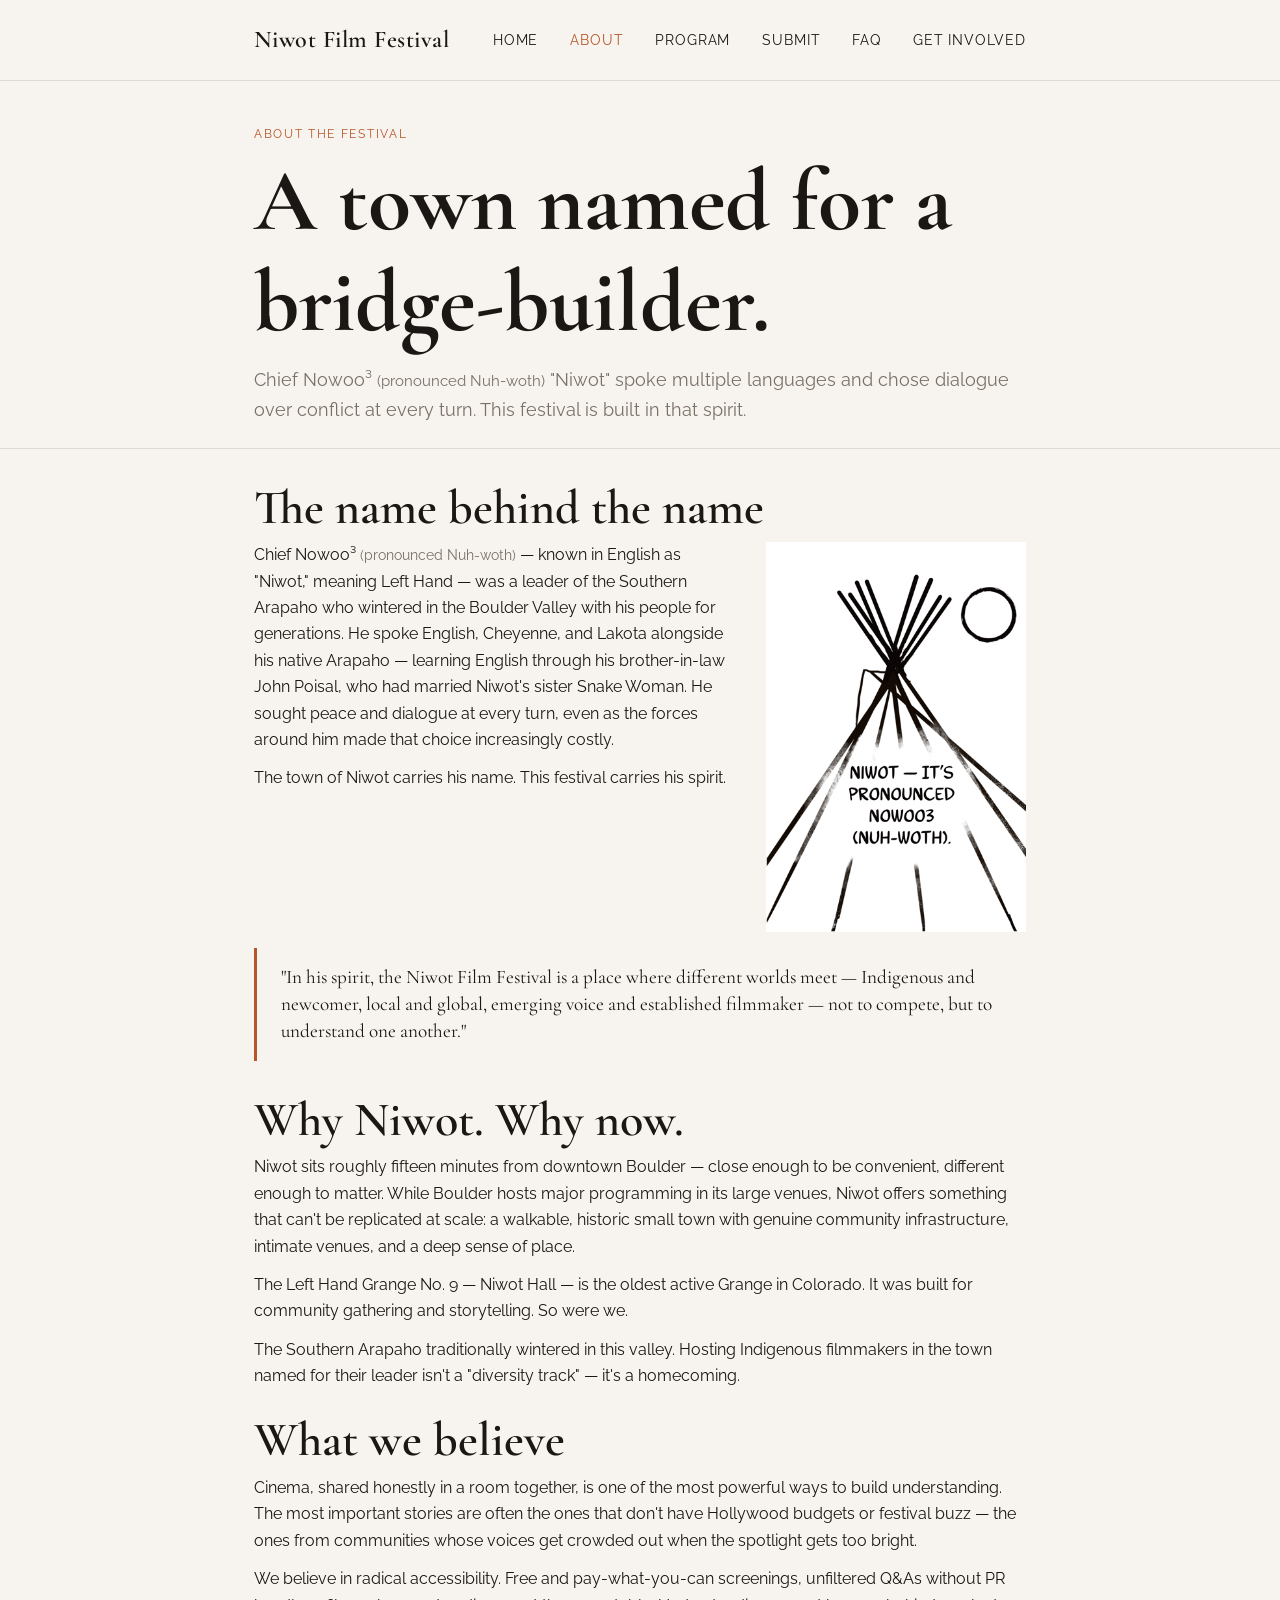
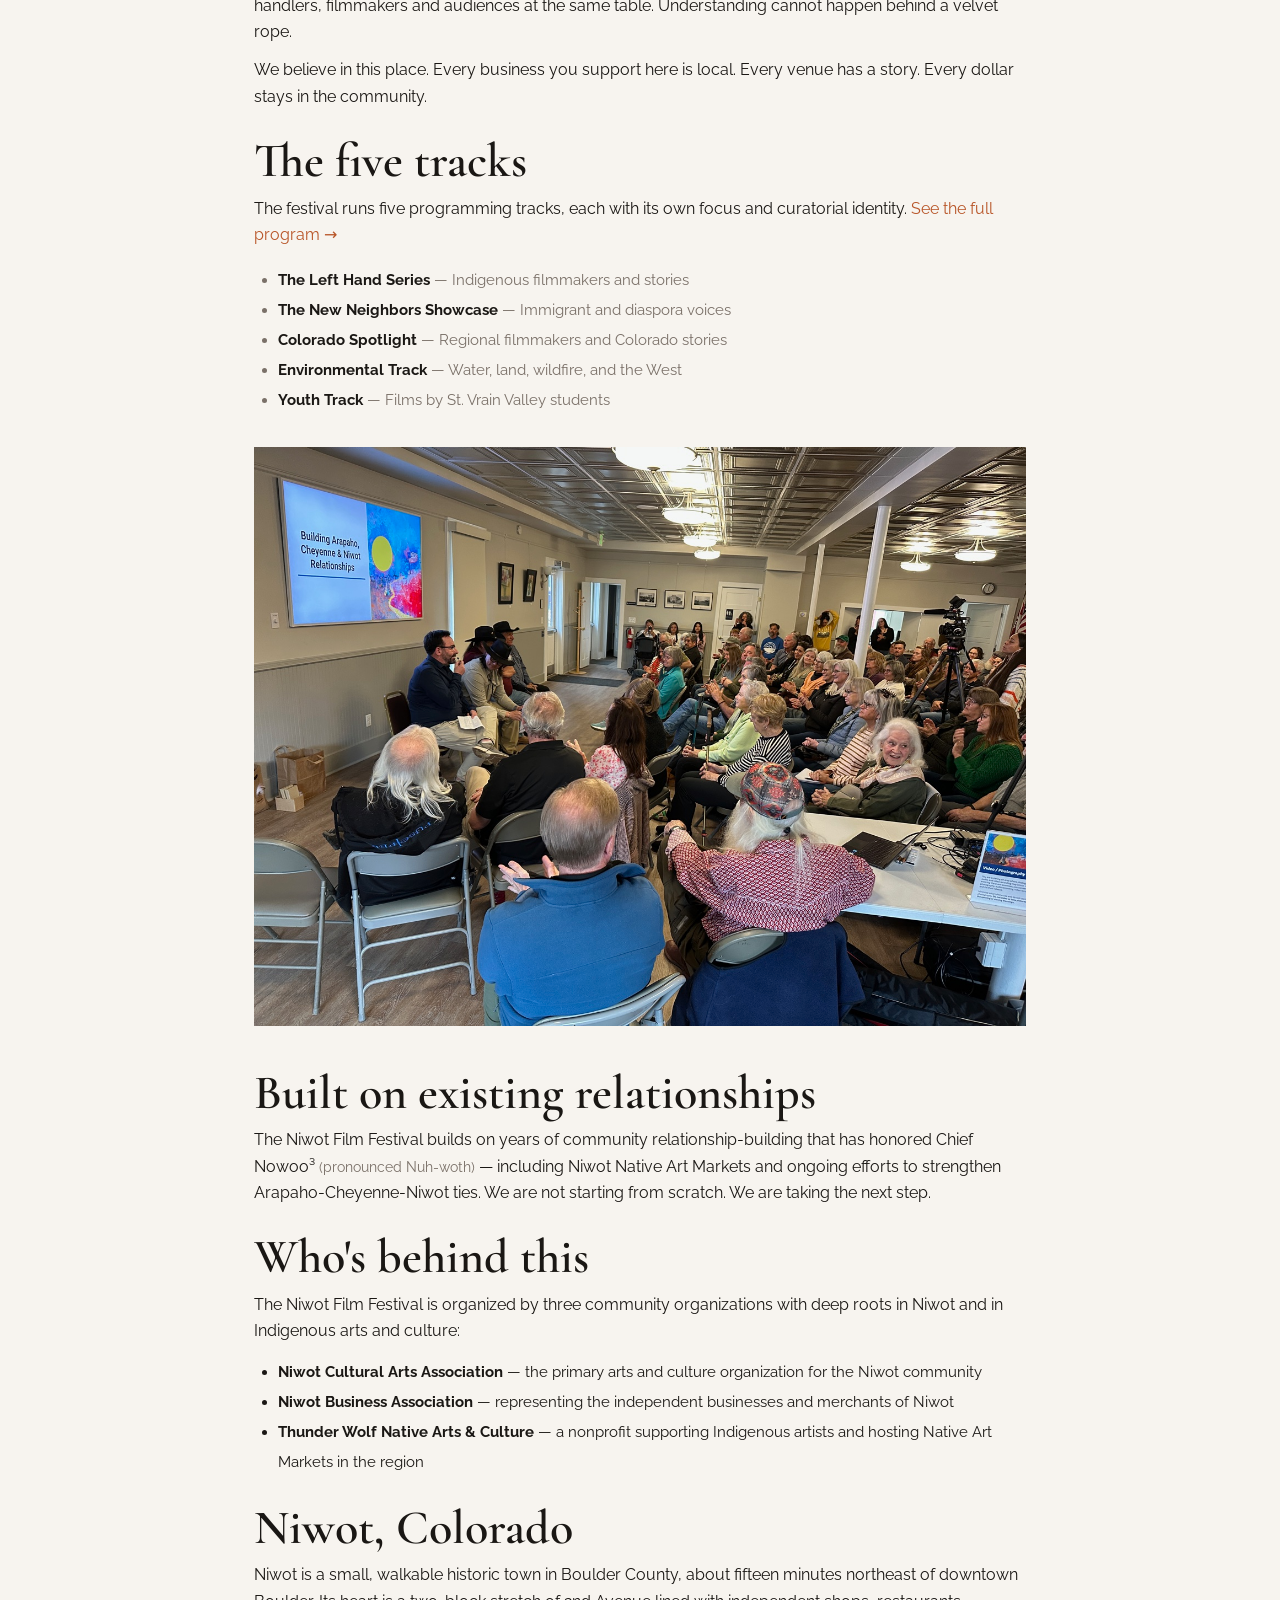
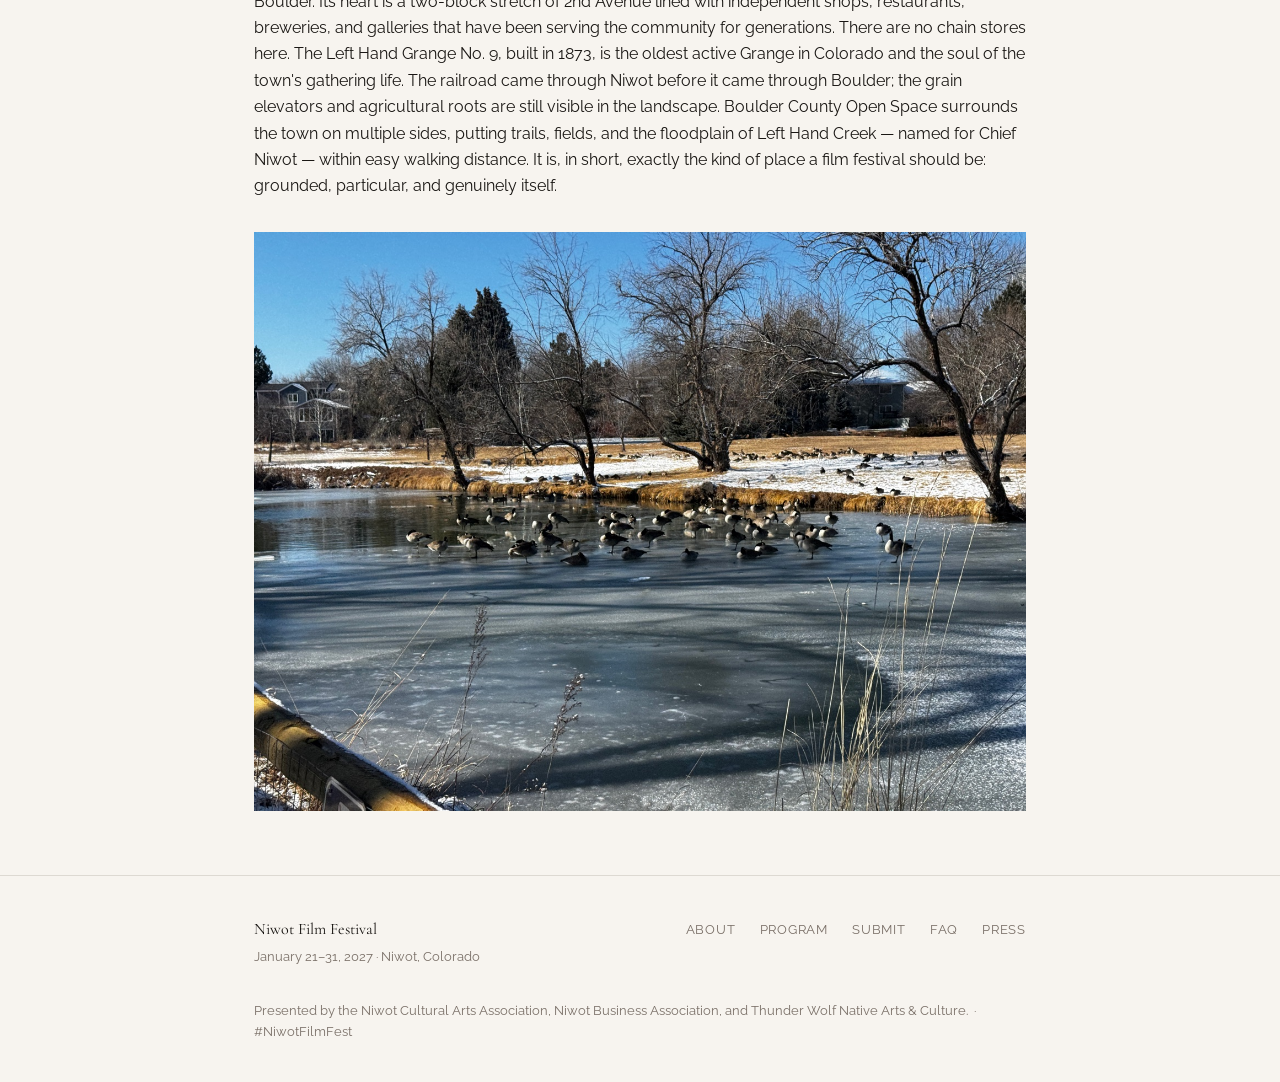
==== about.html @ 8654d542 "Add FAQ and Press pages, OG meta tags, and nav/footer updates - Add faq.html with filmmaker and atte" ====
<!DOCTYPE html>
<html lang="en">
<head>
  <meta charset="UTF-8">
  <meta name="viewport" content="width=device-width, initial-scale=1.0">
  <title>About — Niwot Film Festival</title>
  <meta name="description" content="The story behind the Niwot Film Festival — Chief Niwot, the town, and why this festival exists.">
  <meta property="og:title" content="About — Niwot Film Festival">
  <meta property="og:description" content="Chief Nowoo³ 'Niwot' sought peace and dialogue at every turn. This festival is built in that spirit.">
  <meta property="og:image" content="https://themyerman.github.io/niwot-film-fest/img/og-image.jpg">
  <meta property="og:url" content="https://themyerman.github.io/niwot-film-fest/about.html">
  <meta property="og:type" content="website">
  <meta property="og:site_name" content="Niwot Film Festival">
  <meta name="twitter:card" content="summary_large_image">
  <link rel="preconnect" href="https://fonts.googleapis.com">
  <link rel="preconnect" href="https://fonts.gstatic.com" crossorigin>
  <link href="https://fonts.googleapis.com/css2?family=Cormorant+Garamond:ital,wght@0,600;0,700;1,400;1,600&family=Raleway:wght@400;500;600&display=swap" rel="stylesheet">
  <link rel="stylesheet" href="css/style.css">
</head>
<body>

<nav>
  <div class="wrap">
    <a class="nav-brand" href="index.html">Niwot Film Festival</a>
    <button class="nav-toggle" aria-label="Open menu" aria-expanded="false"><span></span><span></span><span></span></button>
    <ul class="nav-links">
      <li><a href="index.html">Home</a></li>
      <li><a href="about.html" class="active">About</a></li>
      <li><a href="program.html">Program</a></li>
      <li><a href="submit.html">Submit</a></li>
      <li><a href="faq.html">FAQ</a></li>
      <li><a href="involve.html">Get Involved</a></li>
    </ul>
  </div>
</nav>

<main>

  <div class="page-header">
    <div class="wrap">
      <p class="eyebrow">About the Festival</p>
      <h1>A town named for a bridge-builder.</h1>
      <p>Chief Nowoo³ <span class="pronunciation">(pronounced Nuh-woth)</span> "Niwot" spoke multiple languages and chose dialogue over conflict at every turn. This festival is built in that spirit.</p>
    </div>
  </div>

  <section>
    <div class="wrap">
      <div class="about-body">

        <h2>The name behind the name</h2>
        <img src="img/IMG_1055_sm.png" alt="Hand-drawn illustration of a tipi with text: 'Niwot – it's pronounced Nowoo³ (nuh-woth)'" class="img-float">
        <p>Chief Nowoo³ <span class="pronunciation">(pronounced Nuh-woth)</span> — known in English as "Niwot," meaning Left Hand — was a leader of the Southern Arapaho who wintered in the Boulder Valley with his people for generations. He spoke English, Cheyenne, and Lakota alongside his native Arapaho — learning English through his brother-in-law John Poisal, who had married Niwot's sister Snake Woman. He sought peace and dialogue at every turn, even as the forces around him made that choice increasingly costly.</p>
        <p>The town of Niwot carries his name. This festival carries his spirit.</p>

        <div class="pull-quote">
          "In his spirit, the Niwot Film Festival is a place where different worlds meet — Indigenous and newcomer, local and global, emerging voice and established filmmaker — not to compete, but to understand one another."
        </div>

        <h2>Why Niwot. Why now.</h2>
        <p>Niwot sits roughly fifteen minutes from downtown Boulder — close enough to be convenient, different enough to matter. While Boulder hosts major programming in its large venues, Niwot offers something that can't be replicated at scale: a walkable, historic small town with genuine community infrastructure, intimate venues, and a deep sense of place.</p>
        <p>The Left Hand Grange No. 9 — Niwot Hall — is the oldest active Grange in Colorado. It was built for community gathering and storytelling. So were we.</p>
        <p>The Southern Arapaho traditionally wintered in this valley. Hosting Indigenous filmmakers in the town named for their leader isn't a "diversity track" — it's a homecoming.</p>

        <h2>What we believe</h2>
        <p>Cinema, shared honestly in a room together, is one of the most powerful ways to build understanding. The most important stories are often the ones that don't have Hollywood budgets or festival buzz — the ones from communities whose voices get crowded out when the spotlight gets too bright.</p>
        <p>We believe in radical accessibility. Free and pay-what-you-can screenings, unfiltered Q&amp;As without PR handlers, filmmakers and audiences at the same table. Understanding cannot happen behind a velvet rope.</p>
        <p>We believe in this place. Every business you support here is local. Every venue has a story. Every dollar stays in the community.</p>

        <h2>The five tracks</h2>
        <p>The festival runs five programming tracks, each with its own focus and curatorial identity. <a href="program.html">See the full program →</a></p>
        <ul style="margin: 1rem 0 1rem 1.5rem; color: var(--muted); font-size:.9375rem; line-height:2;">
          <li><strong style="color:var(--ink)">The Left Hand Series</strong> — Indigenous filmmakers and stories</li>
          <li><strong style="color:var(--ink)">The New Neighbors Showcase</strong> — Immigrant and diaspora voices</li>
          <li><strong style="color:var(--ink)">Colorado Spotlight</strong> — Regional filmmakers and Colorado stories</li>
          <li><strong style="color:var(--ink)">Environmental Track</strong> — Water, land, wildfire, and the West</li>
          <li><strong style="color:var(--ink)">Youth Track</strong> — Films by St. Vrain Valley students</li>
        </ul>

      </div>

      <img src="img/IMG_5849.jpg" alt="Packed community gathering at a presentation titled 'Building Arapaho, Cheyenne &amp; Niwot Relationships' in Niwot, Colorado" class="img-section">

      <div class="about-body" style="margin-top:2.5rem;">
        <h2 style="margin-top:0;">Built on existing relationships</h2>
        <p>The Niwot Film Festival builds on years of community relationship-building that has honored Chief Nowoo³ <span class="pronunciation">(pronounced Nuh-woth)</span> — including Niwot Native Art Markets and ongoing efforts to strengthen Arapaho-Cheyenne-Niwot ties. We are not starting from scratch. We are taking the next step.</p>

        <h2>Who's behind this</h2>
        <p>The Niwot Film Festival is organized by three community organizations with deep roots in Niwot and in Indigenous arts and culture:</p>
        <ul style="margin: .75rem 0 .75rem 1.5rem; line-height:2; font-size:.9375rem;">
          <li><strong>Niwot Cultural Arts Association</strong> — the primary arts and culture organization for the Niwot community</li>
          <li><strong>Niwot Business Association</strong> — representing the independent businesses and merchants of Niwot</li>
          <li><strong>Thunder Wolf Native Arts &amp; Culture</strong> — a nonprofit supporting Indigenous artists and hosting Native Art Markets in the region</li>
        </ul>

        <h2>Niwot, Colorado</h2>
        <p>Niwot is a small, walkable historic town in Boulder County, about fifteen minutes northeast of downtown Boulder. Its heart is a two-block stretch of 2nd Avenue lined with independent shops, restaurants, breweries, and galleries that have been serving the community for generations. There are no chain stores here. The Left Hand Grange No. 9, built in 1873, is the oldest active Grange in Colorado and the soul of the town's gathering life. The railroad came through Niwot before it came through Boulder; the grain elevators and agricultural roots are still visible in the landscape. Boulder County Open Space surrounds the town on multiple sides, putting trails, fields, and the floodplain of Left Hand Creek — named for Chief Niwot — within easy walking distance. It is, in short, exactly the kind of place a film festival should be: grounded, particular, and genuinely itself.</p>

      </div>

      <img src="img/IMG_7697.jpg" alt="Winter landscape in Niwot, Colorado — a frozen pond with Canada geese, bare trees, and mountain views" class="img-section">

    </div>
  </section>

</main>

<footer>
  <div class="wrap">
    <div class="footer-brand">
      Niwot Film Festival
      <span>January 21–31, 2027 · Niwot, Colorado</span>
    </div>
    <ul class="footer-links">
      <li><a href="about.html">About</a></li>
      <li><a href="program.html">Program</a></li>
      <li><a href="submit.html">Submit</a></li>
      <li><a href="faq.html">FAQ</a></li>
      <li><a href="press.html">Press</a></li>
    </ul>
    <p class="footer-copy">Presented by the Niwot Cultural Arts Association, Niwot Business Association, and Thunder Wolf Native Arts &amp; Culture. &nbsp;·&nbsp; #NiwotFilmFest</p>
  </div>
</footer>

<script src="js/nav.js"></script>
</body>
</html>
---- css/style.css ----
/* ── Niwot Film Festival ── */

:root {
  --bg:       #F7F4EF;
  --ink:      #1A1714;
  --accent:   #B85528;
  --muted:    #7A7068;
  --border:   #DDD9D2;
  --max:      820px;
  --font-h:   'Cormorant Garamond', Georgia, serif;
  --font-b:   'Raleway', system-ui, sans-serif;
}

*, *::before, *::after { box-sizing: border-box; margin: 0; padding: 0; }

html { scroll-behavior: smooth; }

body {
  background: var(--bg);
  color: var(--ink);
  font-family: var(--font-b);
  font-size: 1rem;
  line-height: 1.65;
}

img { display: block; max-width: 100%; }
a { color: var(--accent); text-decoration: none; }
a:hover { text-decoration: underline; }

/* ── Typography ── */

h1, h2, h3 { font-family: var(--font-h); line-height: 1.15; }

h1 { font-size: clamp(2.8rem, 7vw, 5.5rem); font-weight: 700; }
h2 { font-size: clamp(1.8rem, 4vw, 3rem); font-weight: 600; margin-bottom: .4rem; }
h3 { font-size: clamp(1.2rem, 2.5vw, 1.6rem); font-weight: 600; margin-bottom: .4rem; }

p { margin-bottom: .75rem; }
p:last-child { margin-bottom: 0; }

/* ── Layout ── */

.wrap {
  max-width: var(--max);
  margin: 0 auto;
  padding: 0 1.5rem;
}

section { padding: 2rem 0; }
section + section { border-top: 1px solid var(--border); }

/* ── Nav ── */

nav {
  border-bottom: 1px solid var(--border);
  padding: 1.25rem 0;
  position: sticky;
  top: 0;
  background: var(--bg);
  z-index: 10;
}

nav .wrap {
  display: flex;
  align-items: center;
  justify-content: space-between;
  gap: 1rem;
  flex-wrap: wrap;
}

.nav-brand {
  font-family: var(--font-h);
  font-size: 1.5rem;
  font-weight: 600;
  color: var(--ink);
  letter-spacing: .02em;
}
.nav-brand:hover { text-decoration: none; }

.nav-links {
  display: flex;
  gap: 2rem;
  list-style: none;
  flex-wrap: wrap;
}

.nav-links a {
  color: var(--ink);
  font-size: .875rem;
  letter-spacing: .06em;
  text-transform: uppercase;
}
.nav-links a:hover,
.nav-links a.active { color: var(--accent); text-decoration: none; }

.nav-toggle {
  display: none;
  flex-direction: column;
  justify-content: center;
  gap: 5px;
  background: none;
  border: none;
  cursor: pointer;
  padding: 4px;
}

.nav-toggle span {
  display: block;
  width: 22px;
  height: 2px;
  background: var(--ink);
  transition: transform .2s, opacity .2s;
}

@media (max-width: 720px) {
  .nav-toggle { display: flex; }

  .nav-links {
    display: none;
    width: 100%;
    flex-direction: column;
    gap: 0;
    border-top: 1px solid var(--border);
    margin-top: .75rem;
    padding-top: .75rem;
  }

  .nav-links.open { display: flex; }

  .nav-links li { width: 100%; }

  .nav-links a {
    display: block;
    padding: .6rem 0;
    font-size: .9375rem;
  }

  .nav-toggle[aria-expanded="true"] span:nth-child(1) { transform: translateY(7px) rotate(45deg); }
  .nav-toggle[aria-expanded="true"] span:nth-child(2) { opacity: 0; }
  .nav-toggle[aria-expanded="true"] span:nth-child(3) { transform: translateY(-7px) rotate(-45deg); }
}

/* ── Hero ── */

.hero {
  padding: 2.5rem 0 2rem;
  border-bottom: 1px solid var(--border);
}

.hero-eyebrow {
  font-size: .8rem;
  letter-spacing: .14em;
  text-transform: uppercase;
  color: var(--accent);
  margin-bottom: .5rem;
}

.hero h1 { margin-bottom: .75rem; }

.hero-sub {
  font-size: clamp(1rem, 2vw, 1.2rem);
  color: var(--muted);
  margin-bottom: 1.5rem;
}

.btn-group { display: flex; gap: 1rem; flex-wrap: wrap; }

.btn {
  display: inline-block;
  padding: .75rem 1.75rem;
  font-size: .875rem;
  letter-spacing: .06em;
  text-transform: uppercase;
  border: 1.5px solid var(--ink);
  color: var(--ink);
  transition: background .15s, color .15s;
}
.btn:hover { background: var(--ink); color: var(--bg); text-decoration: none; }

.btn-fill {
  background: var(--accent);
  border-color: var(--accent);
  color: #fff;
}
.btn-fill:hover { background: var(--ink); border-color: var(--ink); color: #fff; }

/* ── Pillars ── */

.pillars {
  display: grid;
  grid-template-columns: repeat(auto-fit, minmax(240px, 1fr));
  gap: 1.25rem;
  margin-top: .75rem;
}

.pillar-label {
  font-size: .75rem;
  letter-spacing: .12em;
  text-transform: uppercase;
  color: var(--accent);
  margin-bottom: .5rem;
}

/* ── Cards ── */

.cards {
  display: grid;
  grid-template-columns: repeat(auto-fit, minmax(260px, 1fr));
  gap: 1.5rem;
  margin-top: 2rem;
}

.card {
  border: 1px solid var(--border);
  padding: 2rem;
}

.card-date {
  font-size: .75rem;
  letter-spacing: .12em;
  text-transform: uppercase;
  color: var(--accent);
  margin-bottom: .5rem;
}

.card h3 { margin-bottom: .75rem; }

.card p { color: var(--muted); font-size: .9375rem; }

/* ── Tracks ── */

.track {
  padding: 2rem 0;
  border-bottom: 1px solid var(--border);
  display: grid;
  grid-template-columns: 1fr 2fr;
  gap: 2rem;
}
.track:last-child { border-bottom: none; }

.track-label {
  font-size: .75rem;
  letter-spacing: .12em;
  text-transform: uppercase;
  color: var(--accent);
  margin-bottom: .25rem;
}

@media (max-width: 600px) {
  .track { grid-template-columns: 1fr; gap: 1rem; }
}

/* ── Schedule ── */

.day { margin-bottom: 3.5rem; }
.day:last-child { margin-bottom: 0; }

.day-header {
  border-bottom: 2px solid var(--ink);
  padding-bottom: .75rem;
  margin-bottom: 1.5rem;
}

.day-header h3 { font-family: var(--font-h); font-size: 1.3rem; }
.day-header p { color: var(--muted); font-size: .875rem; margin: .25rem 0 0; }

.event {
  display: grid;
  grid-template-columns: 100px 1fr;
  gap: 1rem 2rem;
  padding: 1.25rem 0;
  border-bottom: 1px solid var(--border);
}
.event:last-child { border-bottom: none; }

.event-time {
  font-size: .8125rem;
  color: var(--muted);
  letter-spacing: .04em;
  padding-top: .15rem;
}

.event-title {
  font-family: var(--font-h);
  font-size: 1rem;
  margin-bottom: .25rem;
}

.event-desc { font-size: .875rem; color: var(--muted); margin-bottom: .25rem; }
.event-venue { font-size: .8125rem; color: var(--muted); font-style: italic; }

@media (max-width: 520px) {
  .event { grid-template-columns: 1fr; gap: .25rem; }
  .event-time { color: var(--accent); }
}

/* ── Venues ── */

.venue-list {
  list-style: none;
  display: grid;
  grid-template-columns: repeat(auto-fit, minmax(200px, 1fr));
  gap: 1rem;
  margin-top: 1.5rem;
}

.venue-list li {
  border: 1px solid var(--border);
  padding: 1.25rem 1.5rem;
  font-size: .9375rem;
}

.venue-list strong { display: block; font-family: var(--font-h); }
.venue-list span { font-size: .8125rem; color: var(--muted); }

/* ── Submit page ── */

.form-intro { max-width: 60ch; margin-bottom: 2.5rem; }

.form-placeholder {
  border: 2px dashed var(--border);
  padding: 4rem 2rem;
  text-align: center;
  color: var(--muted);
  font-size: .9375rem;
  margin-bottom: 3rem;
}

.form-placeholder p { margin-bottom: .5rem; }

.involve-grid {
  display: grid;
  grid-template-columns: repeat(auto-fit, minmax(260px, 1fr));
  gap: 2rem;
  margin-top: 2rem;
}

.involve-block h3 { margin-bottom: .75rem; }
.involve-block p { font-size: .9375rem; color: var(--muted); }

/* ── Page header (inner pages) ── */

.page-header {
  padding: 2rem 0 1.5rem;
  border-bottom: 1px solid var(--border);
}

.page-header .eyebrow {
  font-size: .75rem;
  letter-spacing: .14em;
  text-transform: uppercase;
  color: var(--accent);
  margin-bottom: .4rem;
}

.page-header p {
  font-size: 1.1rem;
  color: var(--muted);
  margin-top: .75rem;
}

/* ── About ── */

.about-body { max-width: 100%; }
.about-body h2 { margin-top: 1.5rem; margin-bottom: .4rem; }
.about-body h2:first-child { margin-top: 0; }

.pull-quote {
  border-left: 3px solid var(--accent);
  margin: 2rem 0;
  padding: 1rem 1.5rem;
  font-family: var(--font-h);
  font-size: 1.2rem;
  line-height: 1.4;
  color: var(--ink);
}

/* ── Footer ── */

footer {
  border-top: 1px solid var(--border);
  padding: 2.5rem 0;
  margin-top: 2rem;
}

footer .wrap {
  display: flex;
  justify-content: space-between;
  align-items: flex-start;
  flex-wrap: wrap;
  gap: 1.5rem;
}

.footer-brand {
  font-family: var(--font-h);
  font-size: 1rem;
  color: var(--ink);
}

.footer-brand span {
  display: block;
  font-family: var(--font-b);
  font-size: .8125rem;
  color: var(--muted);
  margin-top: .25rem;
}

.footer-links {
  list-style: none;
  display: flex;
  gap: 1.5rem;
  flex-wrap: wrap;
}

.footer-links a {
  font-size: .8125rem;
  color: var(--muted);
  letter-spacing: .06em;
  text-transform: uppercase;
}
.footer-links a:hover { color: var(--accent); text-decoration: none; }

.footer-copy {
  font-size: .8rem;
  color: var(--muted);
  width: 100%;
  margin-top: .5rem;
}

/* ── FAQ ── */

.faq { margin-top: 1rem; }

.faq-item {
  border-bottom: 1px solid var(--border);
  padding: 1.25rem 0;
}
.faq-item:first-child { border-top: 1px solid var(--border); }

.faq-item h3 {
  font-size: clamp(1rem, 2vw, 1.2rem);
  font-weight: 600;
  margin-bottom: .4rem;
}

.faq-item p { color: var(--muted); margin-bottom: 0; }

/* ── Press ── */

.press-facts {
  list-style: none;
  margin: .75rem 0 1.5rem;
  display: grid;
  gap: .4rem;
}

.press-facts li { font-size: .9375rem; color: var(--muted); }
.press-facts li strong { color: var(--ink); }

/* ── Images ── */

.img-banner {
  width: 100%;
  max-height: 540px;
  object-fit: cover;
  object-position: center;
  display: block;
}

.img-float {
  float: right;
  width: 260px;
  margin: 0 0 1rem 2rem;
}

.pronunciation {
  font-size: .875em;
  color: var(--muted);
}

.img-section {
  width: 100%;
  margin-top: 2rem;
  display: block;
}

.pull-quote { clear: right; }

@media (max-width: 600px) {
  .img-float { float: none; width: 100%; margin: 1rem 0; }
}
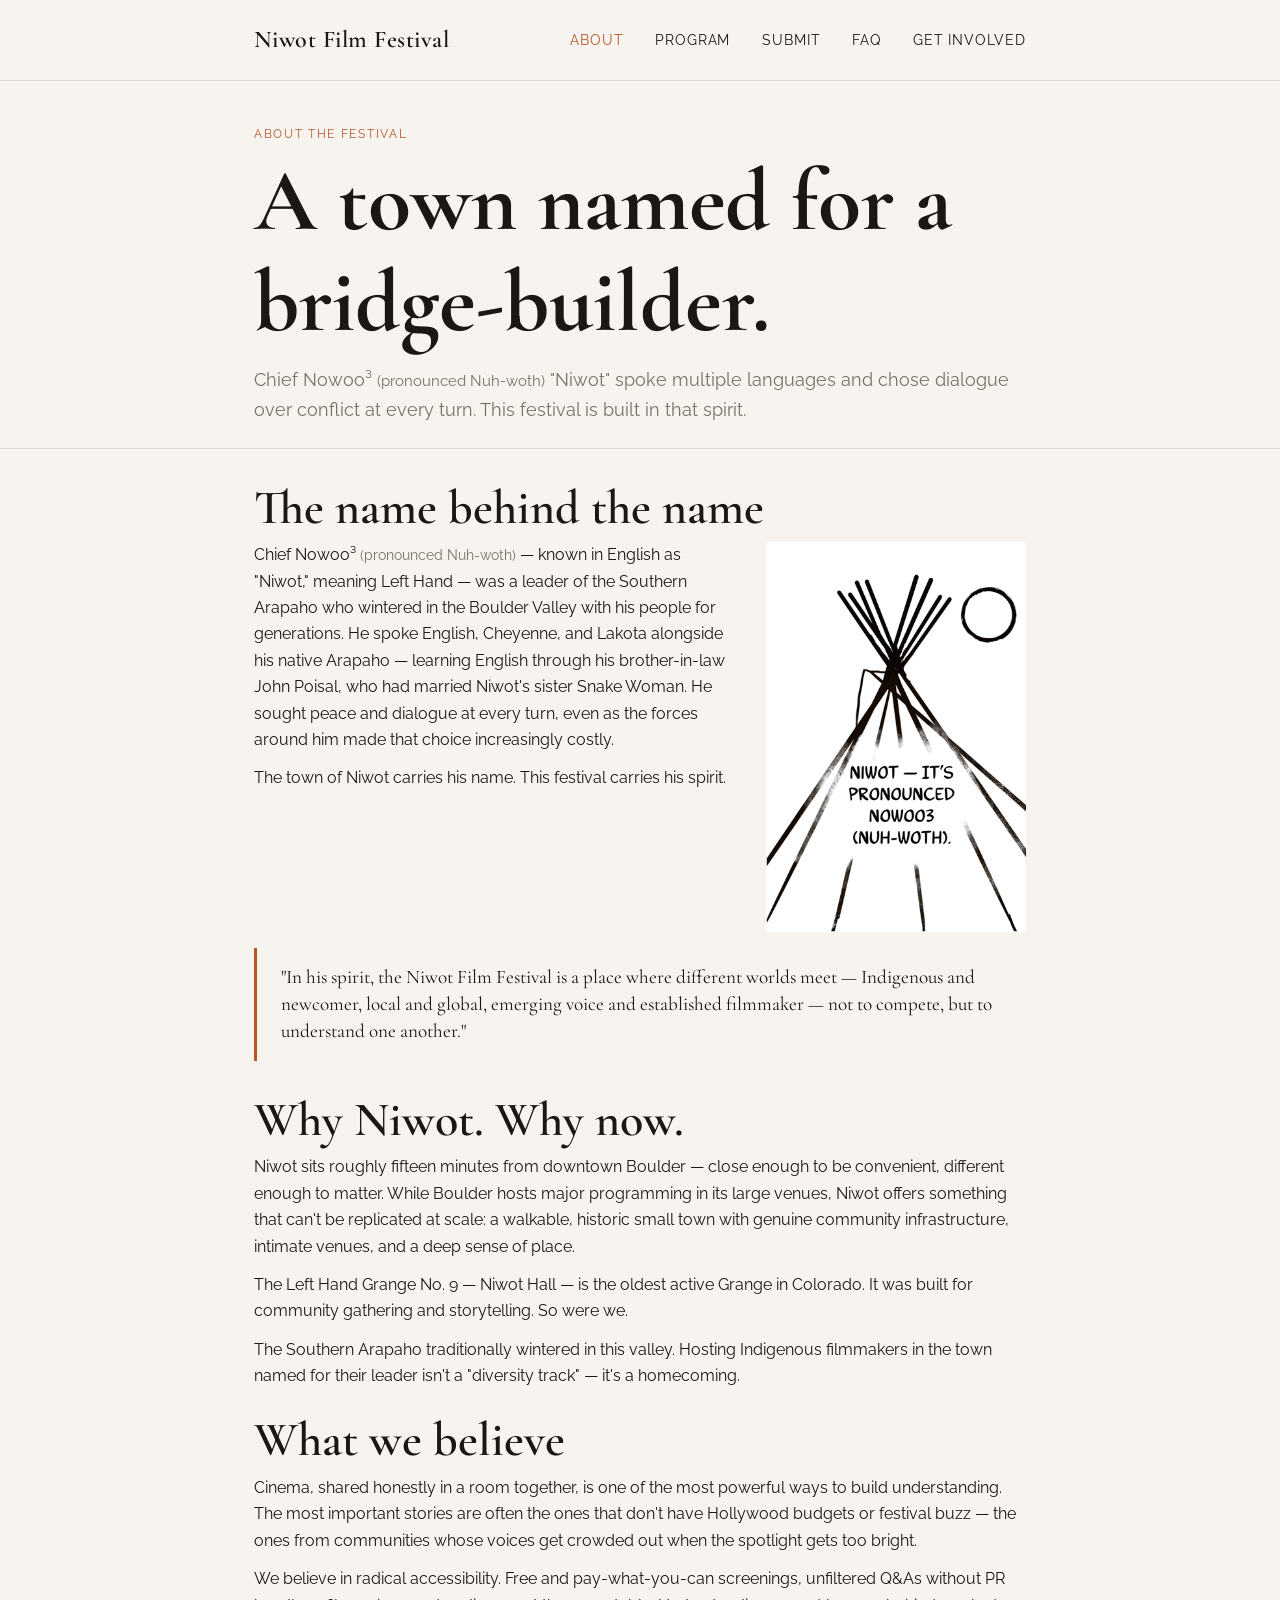
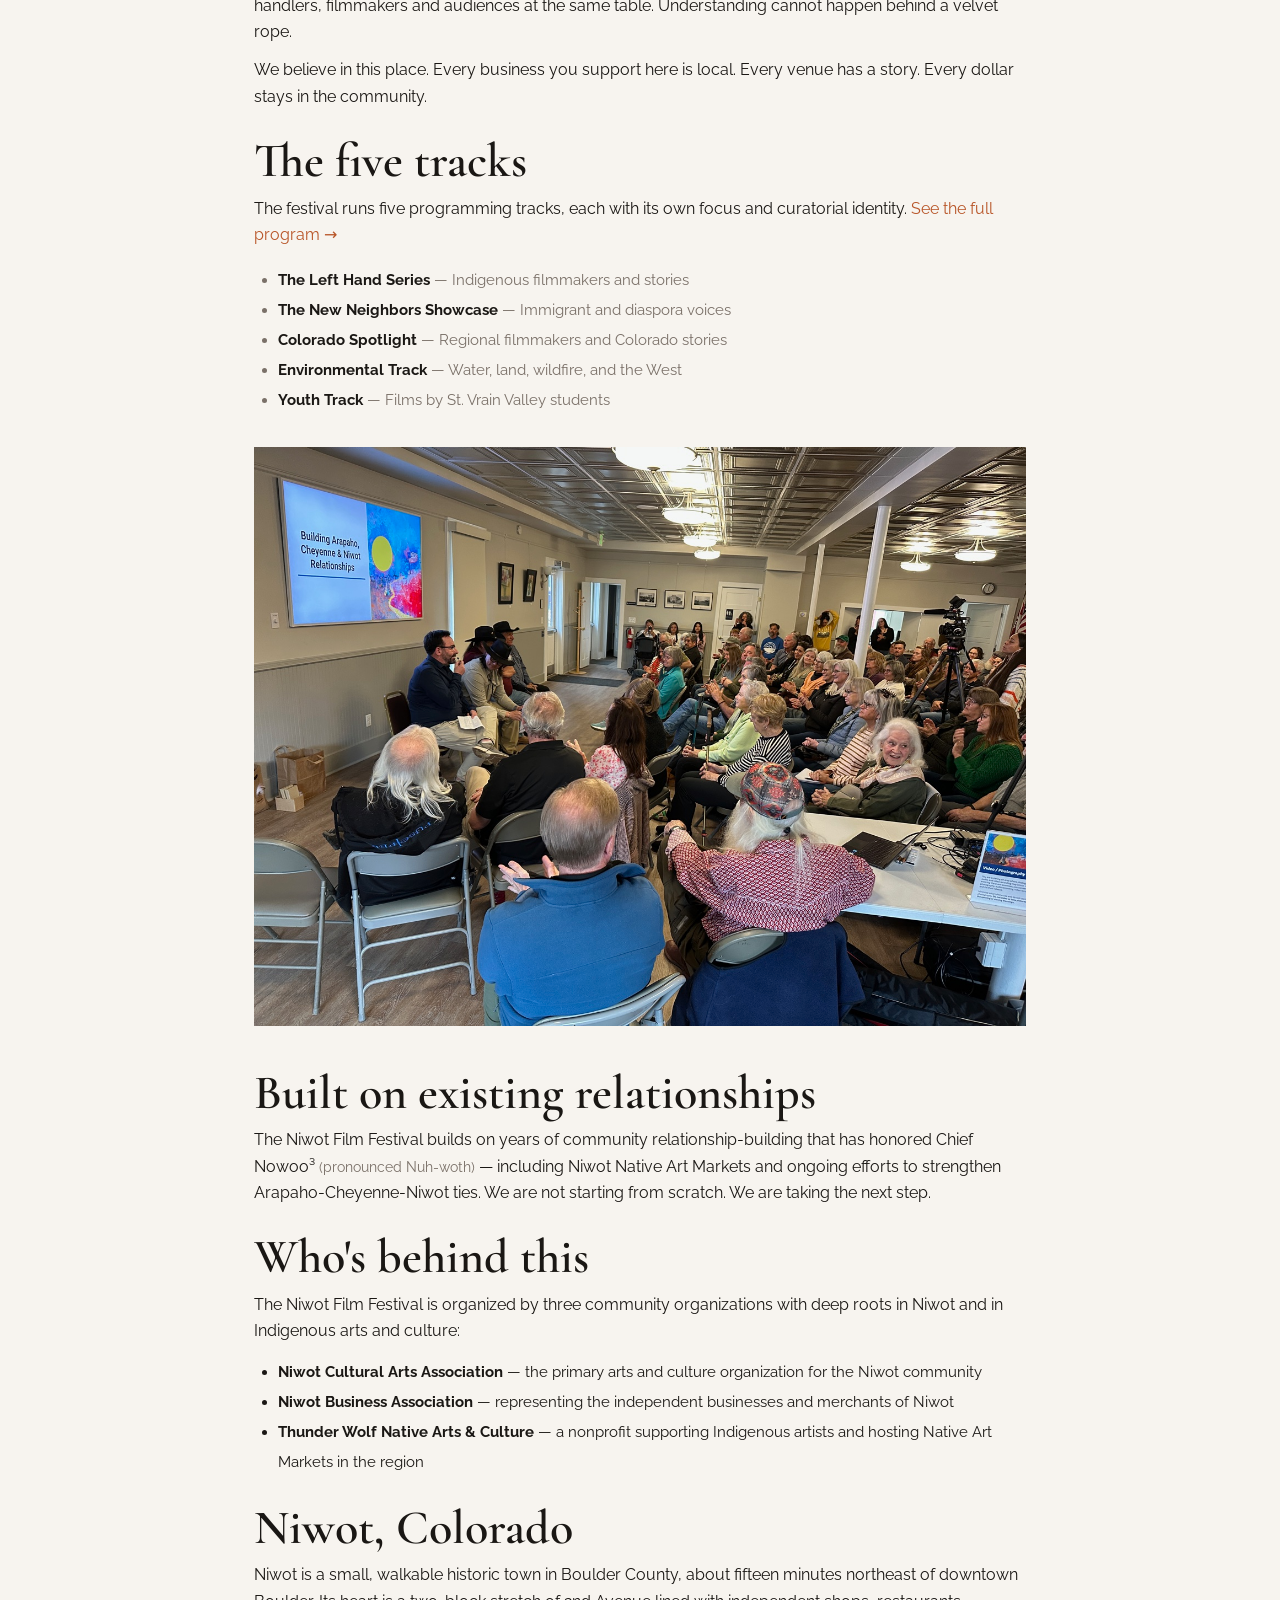
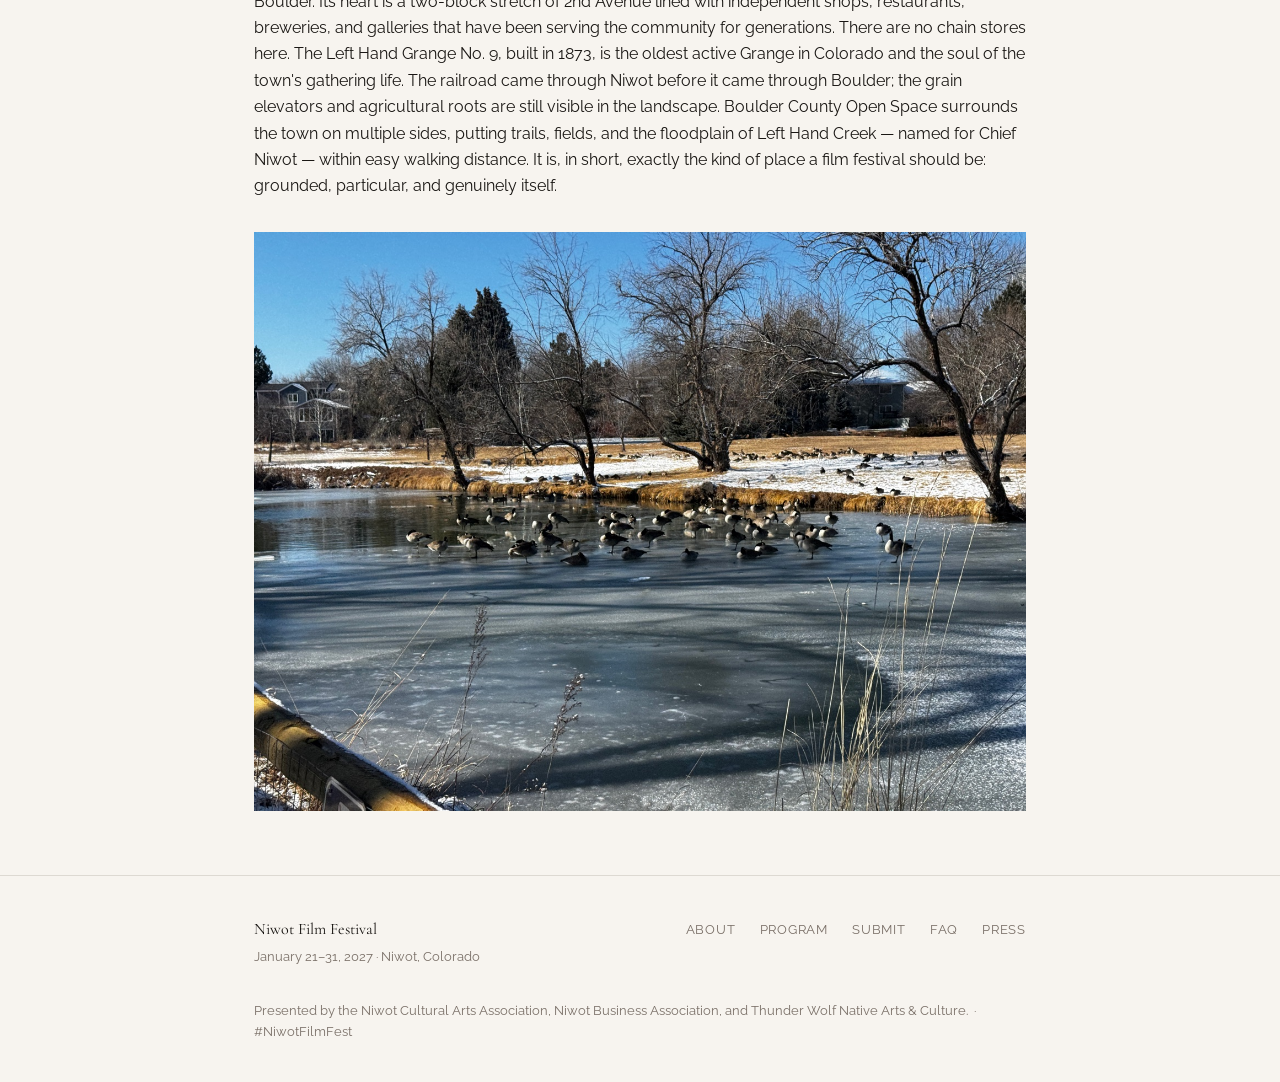
==== commit 7bd0757a: "updates to nav" ====
--- a/about.html
+++ b/about.html
@@ -24,7 +24,6 @@
     <a class="nav-brand" href="index.html">Niwot Film Festival</a>
     <button class="nav-toggle" aria-label="Open menu" aria-expanded="false"><span></span><span></span><span></span></button>
     <ul class="nav-links">
-      <li><a href="index.html">Home</a></li>
       <li><a href="about.html" class="active">About</a></li>
       <li><a href="program.html">Program</a></li>
       <li><a href="submit.html">Submit</a></li>
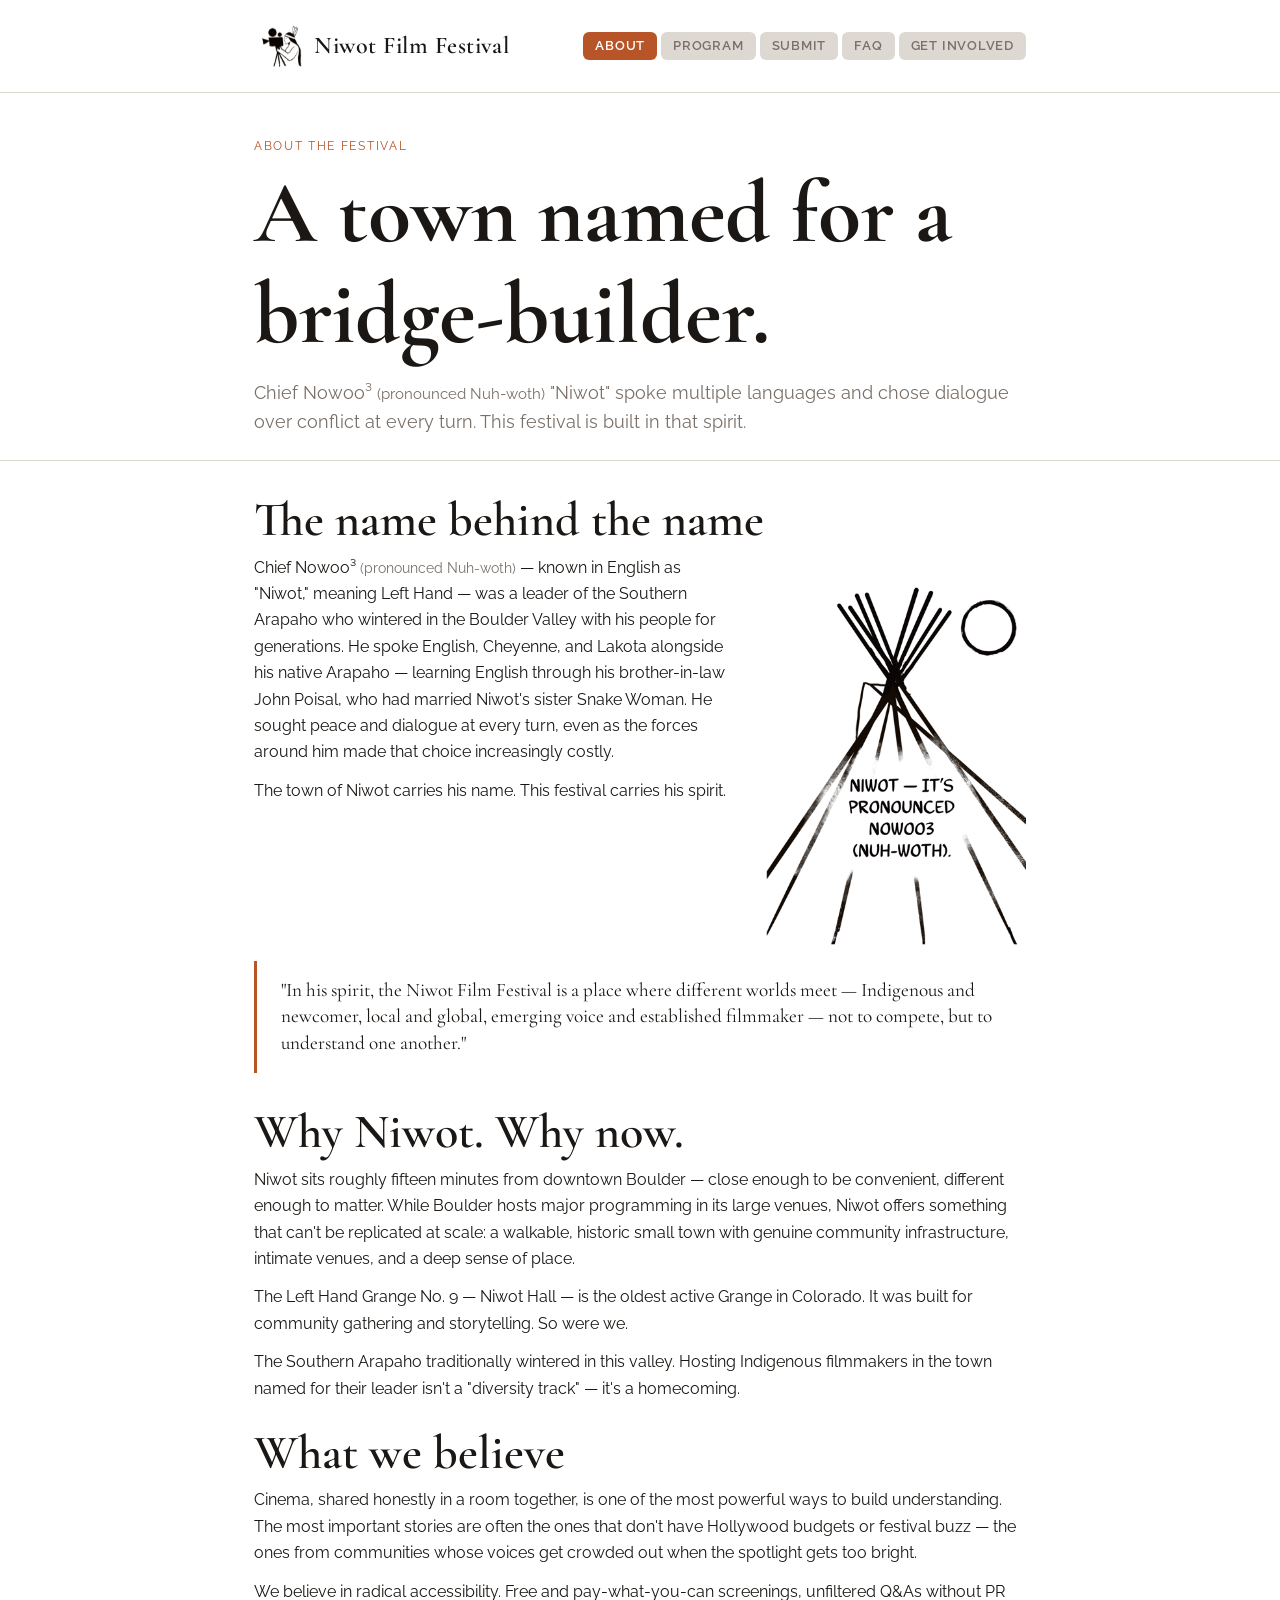
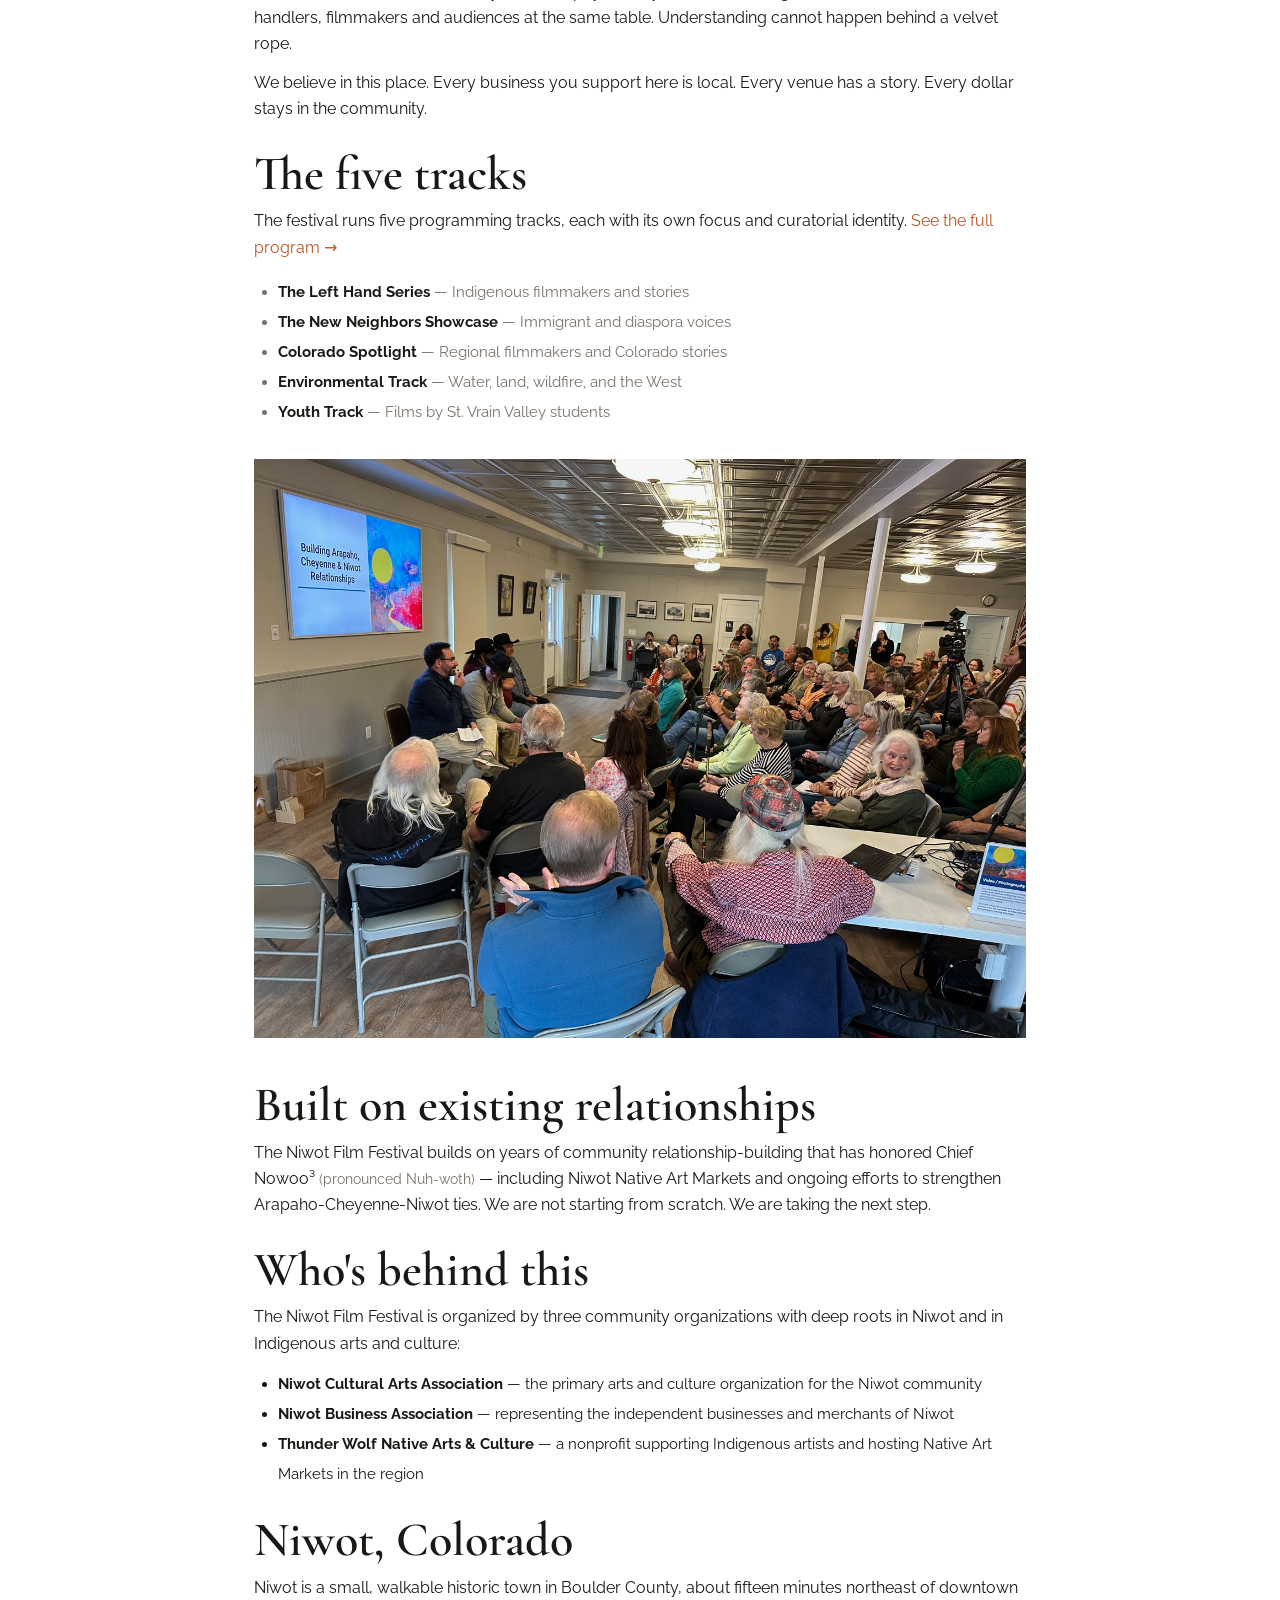
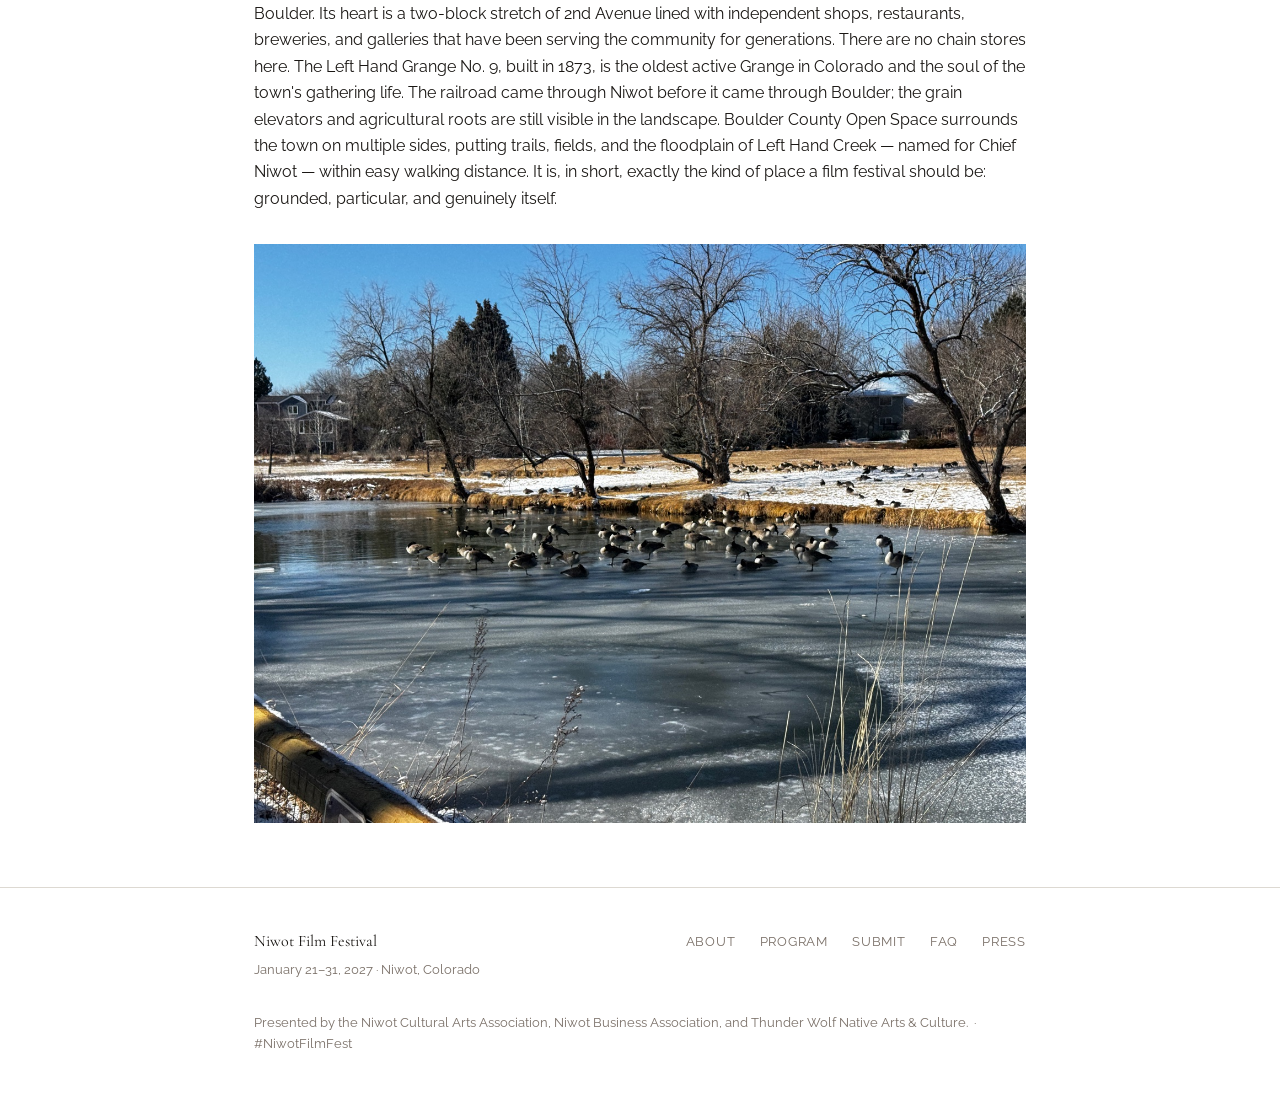
==== commit 906e0cfe: "Add logo to nav and hero, switch to white nav with gray pill links Co-Authored-By: Claude Sonnet 4.6" ====
--- a/about.html
+++ b/about.html
@@ -21,7 +21,7 @@
 
 <nav>
   <div class="wrap">
-    <a class="nav-brand" href="index.html">Niwot Film Festival</a>
+    <a class="nav-brand" href="index.html"><img src="img/logo-nav.png" alt="" class="nav-logo">Niwot Film Festival</a>
     <button class="nav-toggle" aria-label="Open menu" aria-expanded="false"><span></span><span></span><span></span></button>
     <ul class="nav-links">
       <li><a href="about.html" class="active">About</a></li>
--- a/css/style.css
+++ b/css/style.css
@@ -1,7 +1,7 @@
 /* ── Niwot Film Festival ── */
 
 :root {
-  --bg:       #F7F4EF;
+  --bg:       #FFFFFF;
   --ink:      #1A1714;
   --accent:   #B85528;
   --muted:    #7A7068;
@@ -52,11 +52,11 @@
 /* ── Nav ── */
 
 nav {
-  border-bottom: 1px solid var(--border);
-  padding: 1.25rem 0;
+  padding: 1rem 0;
   position: sticky;
   top: 0;
-  background: var(--bg);
+  background: #fff;
+  border-bottom: 1px solid var(--border);
   z-index: 10;
 }
 
@@ -74,24 +74,55 @@
   font-weight: 600;
   color: var(--ink);
   letter-spacing: .02em;
-}
-.nav-brand:hover { text-decoration: none; }
+  display: flex;
+  align-items: center;
+  gap: .4rem;
+}
+.nav-brand:hover { text-decoration: none; color: var(--ink); }
+
+.nav-logo {
+  height: 60px;
+  width: auto;
+}
+
+.hero-wrap {
+  display: flex;
+  align-items: center;
+  gap: 3rem;
+}
+
+.hero-text { flex: 1; }
+
+.hero-logo {
+  width: 220px;
+  flex-shrink: 0;
+}
+
+@media (max-width: 600px) {
+  .hero-wrap { flex-direction: column; gap: 1.5rem; }
+  .hero-logo { width: 140px; }
+}
 
 .nav-links {
   display: flex;
-  gap: 2rem;
+  gap: .25rem;
   list-style: none;
   flex-wrap: wrap;
 }
 
 .nav-links a {
-  color: var(--ink);
-  font-size: .875rem;
+  color: var(--muted);
+  font-size: .8125rem;
   letter-spacing: .06em;
   text-transform: uppercase;
-}
-.nav-links a:hover,
-.nav-links a.active { color: var(--accent); text-decoration: none; }
+  font-weight: 600;
+  padding: .4rem .75rem;
+  border-radius: 6px;
+  background: var(--border);
+  transition: color .15s, background .15s;
+}
+.nav-links a:hover { color: var(--ink); background: #ccc8c1; text-decoration: none; }
+.nav-links a.active { color: #fff; background: var(--accent); text-decoration: none; }
 
 .nav-toggle {
   display: none;
@@ -108,7 +139,7 @@
   display: block;
   width: 22px;
   height: 2px;
-  background: var(--ink);
+  background: #fff;
   transition: transform .2s, opacity .2s;
 }
 
@@ -131,9 +162,14 @@
 
   .nav-links a {
     display: block;
-    padding: .6rem 0;
+    padding: .6rem .25rem;
     font-size: .9375rem;
+    border-radius: 0;
+    background: none;
+    color: var(--ink);
   }
+  .nav-links a:hover { color: var(--accent); background: none; }
+  .nav-links a.active { color: var(--accent); background: none; }
 
   .nav-toggle[aria-expanded="true"] span:nth-child(1) { transform: translateY(7px) rotate(45deg); }
   .nav-toggle[aria-expanded="true"] span:nth-child(2) { opacity: 0; }
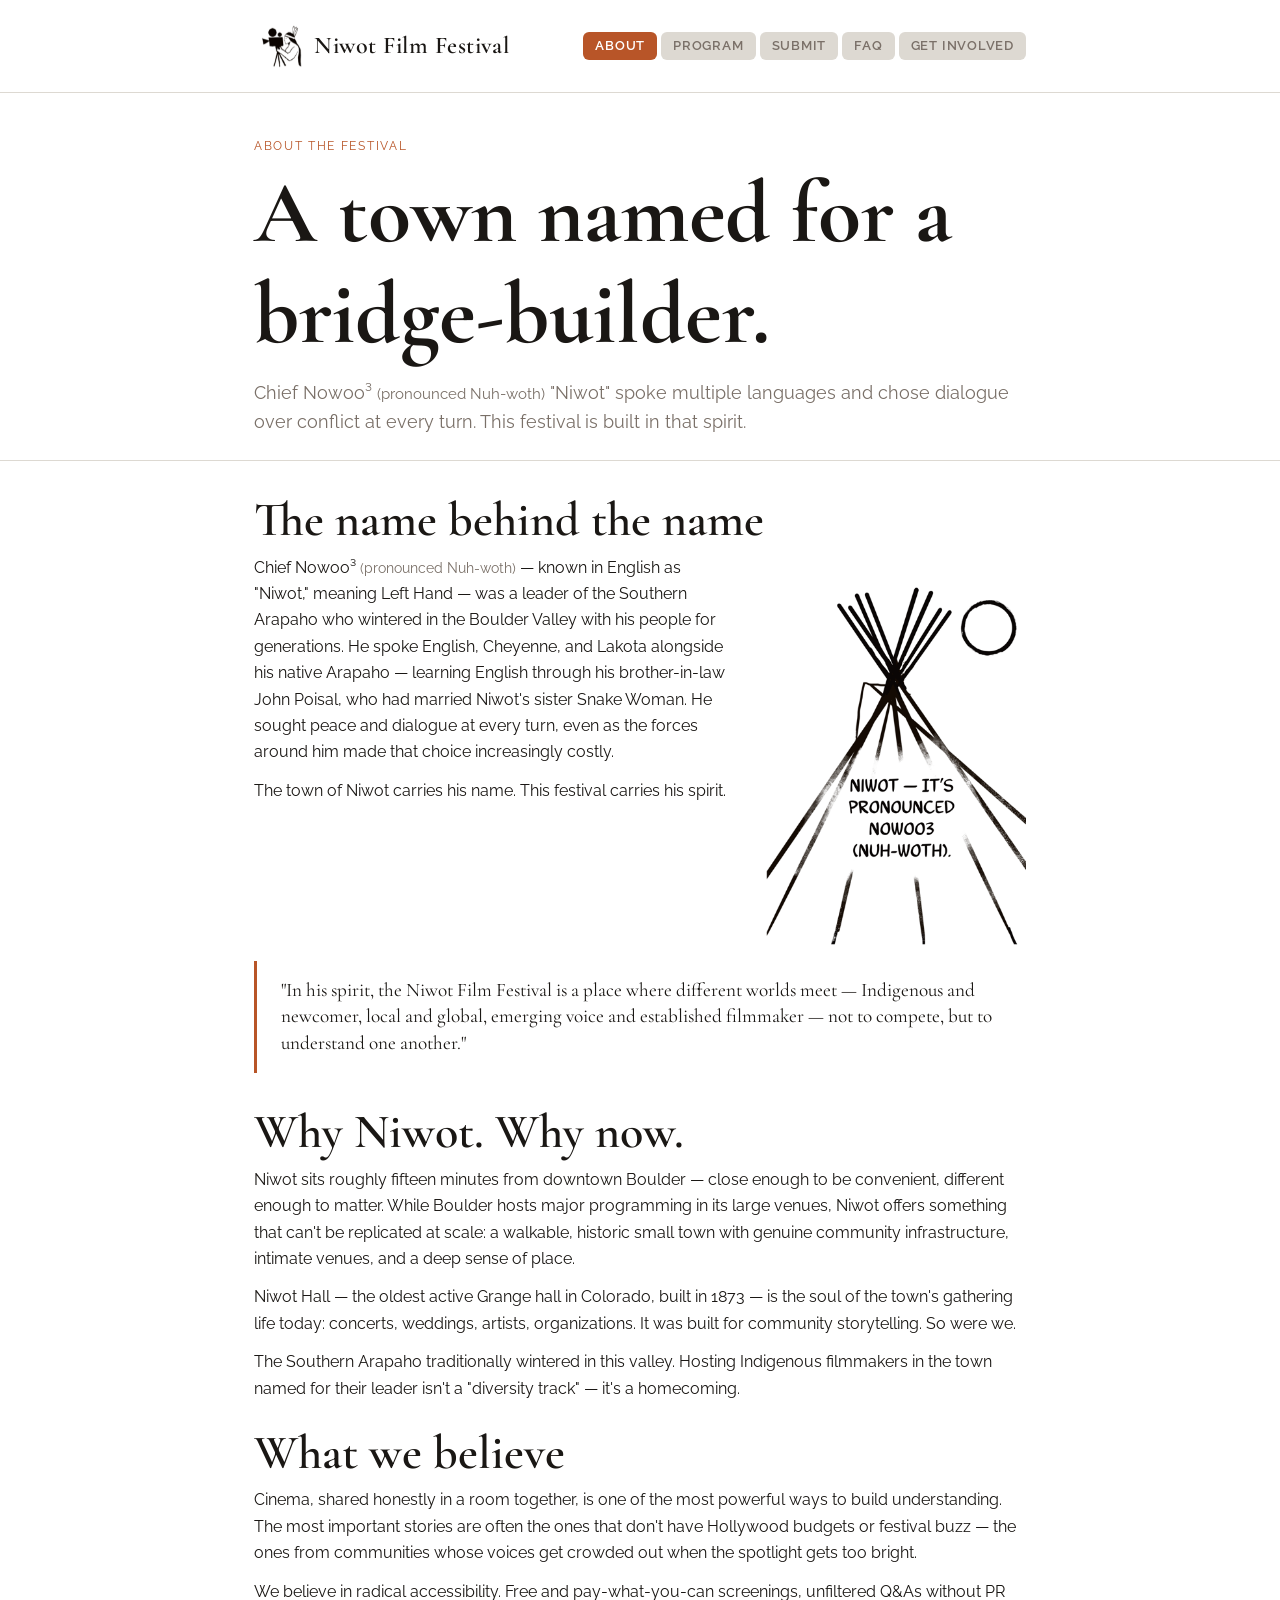
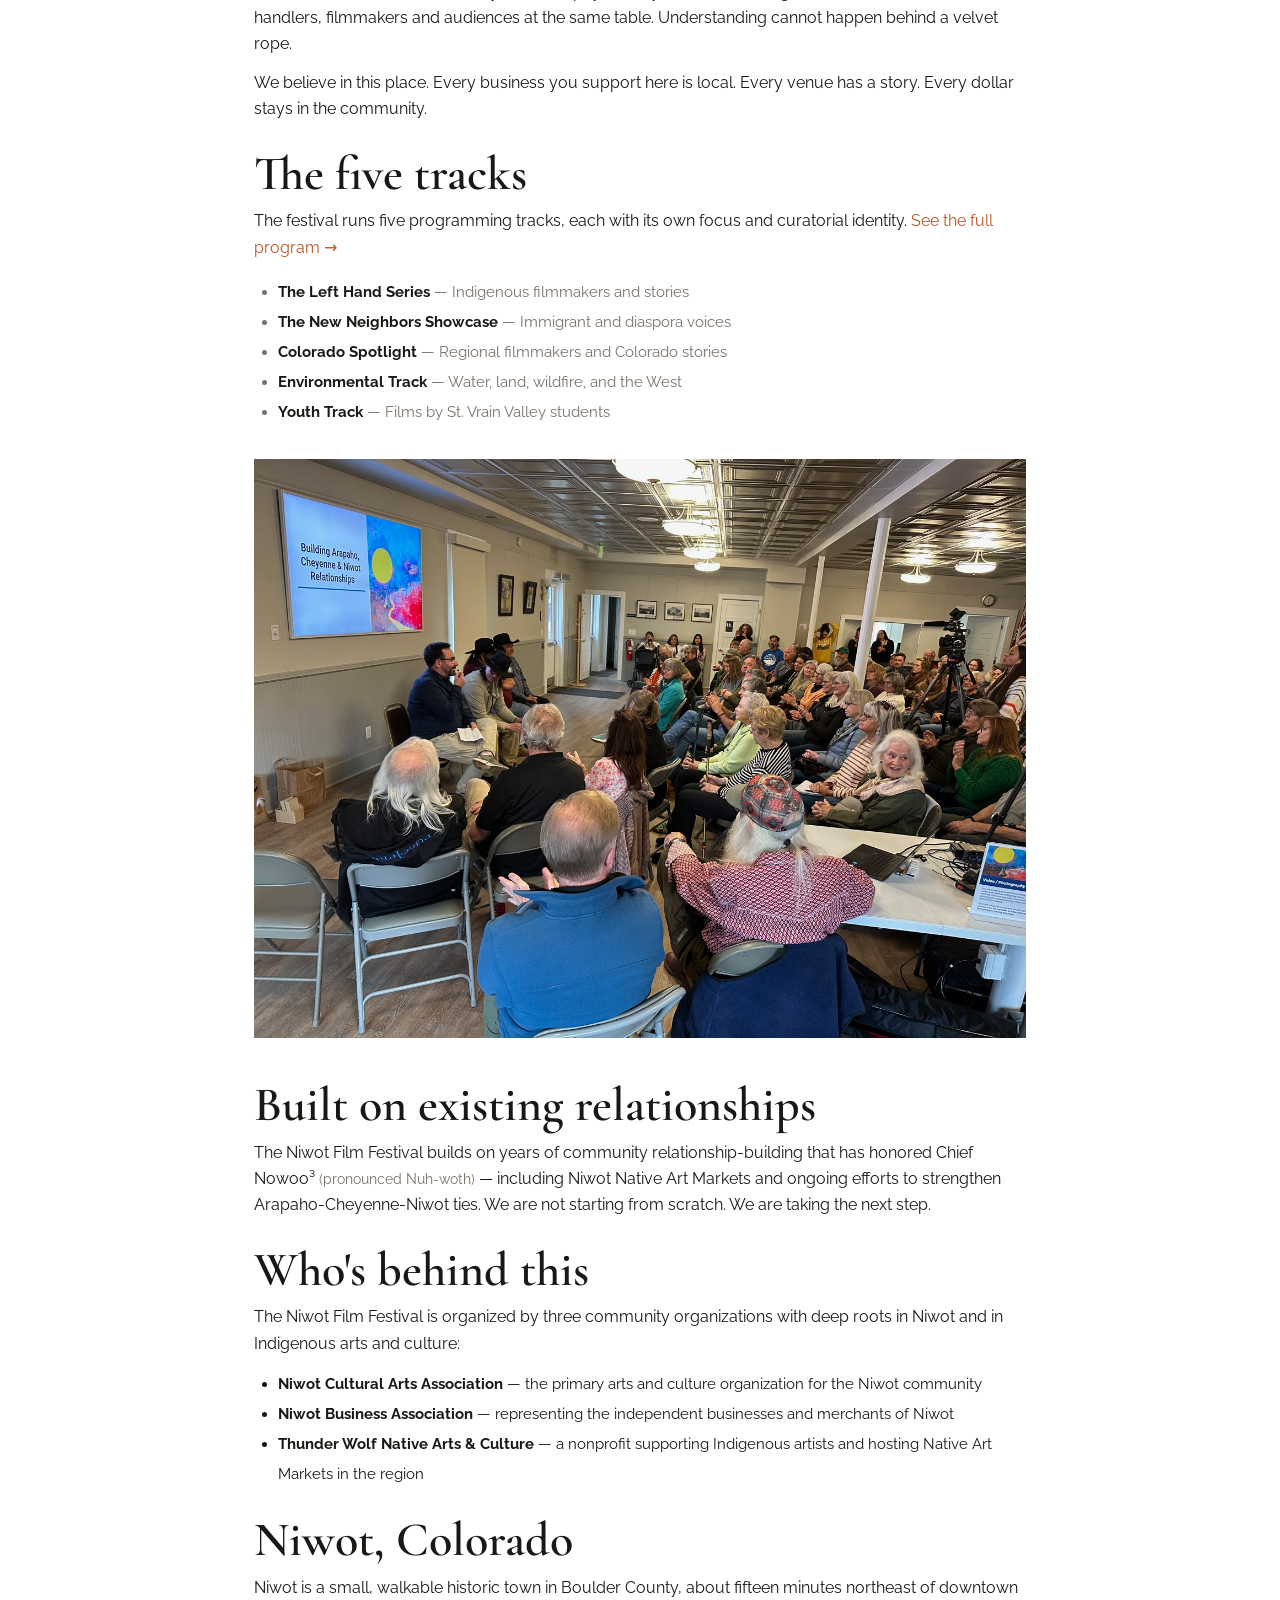
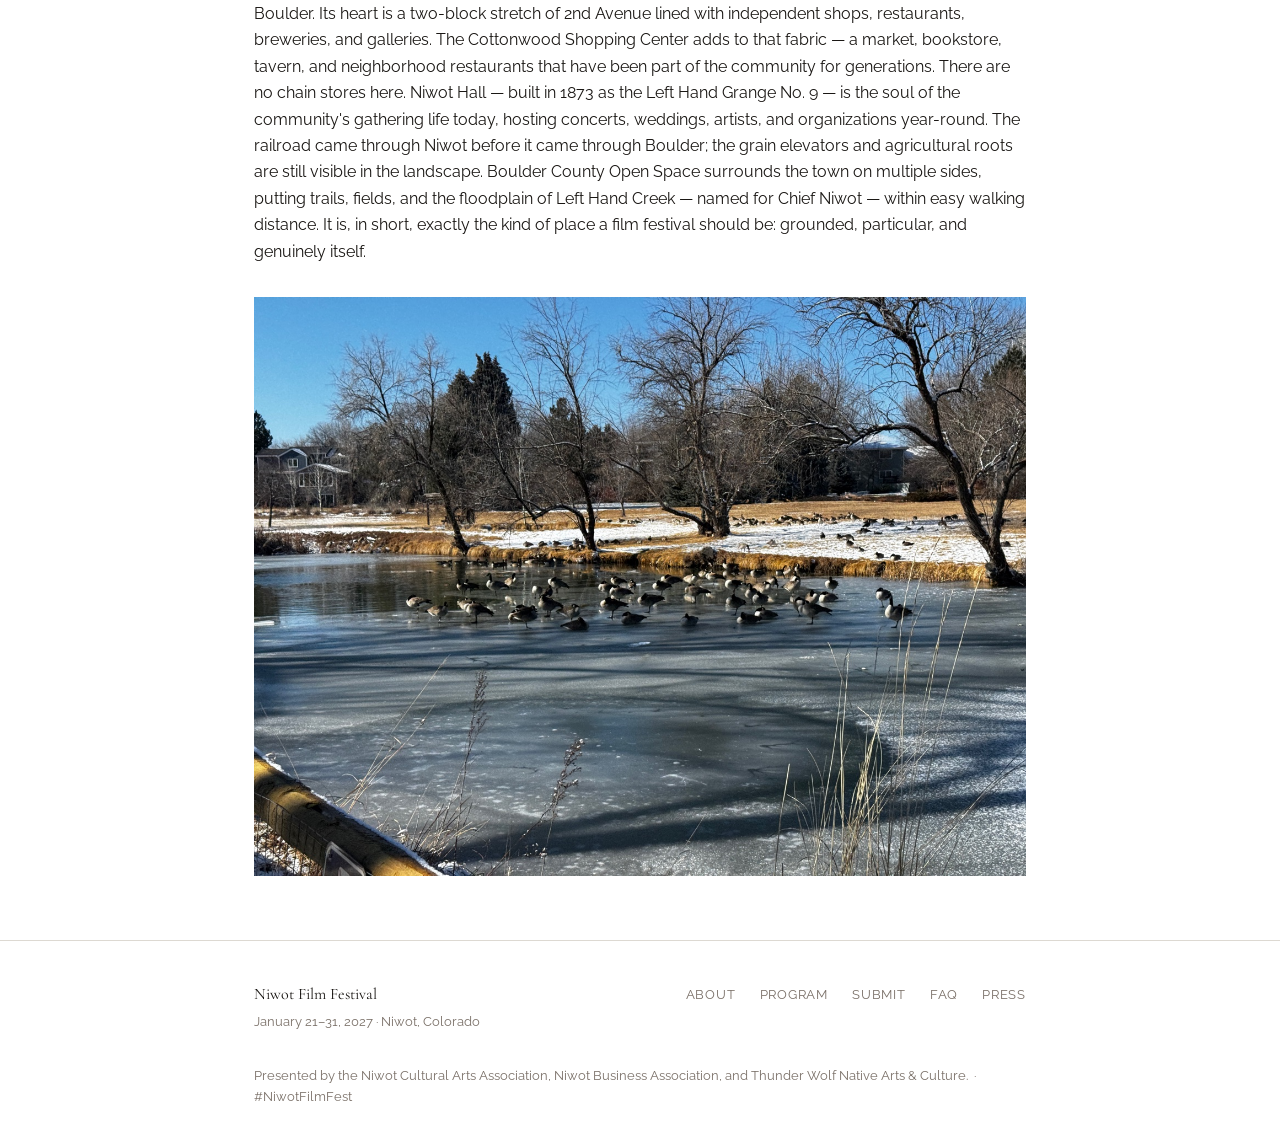
==== commit f64a7dcf: "Update Niwot Hall copy and add Cottonwood Shopping Center - Reframe Left Hand Grange as historical c" ====
--- a/about.html
+++ b/about.html
@@ -58,7 +58,7 @@
 
         <h2>Why Niwot. Why now.</h2>
         <p>Niwot sits roughly fifteen minutes from downtown Boulder — close enough to be convenient, different enough to matter. While Boulder hosts major programming in its large venues, Niwot offers something that can't be replicated at scale: a walkable, historic small town with genuine community infrastructure, intimate venues, and a deep sense of place.</p>
-        <p>The Left Hand Grange No. 9 — Niwot Hall — is the oldest active Grange in Colorado. It was built for community gathering and storytelling. So were we.</p>
+        <p>Niwot Hall — the oldest active Grange hall in Colorado, built in 1873 — is the soul of the town's gathering life today: concerts, weddings, artists, organizations. It was built for community storytelling. So were we.</p>
         <p>The Southern Arapaho traditionally wintered in this valley. Hosting Indigenous filmmakers in the town named for their leader isn't a "diversity track" — it's a homecoming.</p>
 
         <h2>What we believe</h2>
@@ -93,7 +93,7 @@
         </ul>
 
         <h2>Niwot, Colorado</h2>
-        <p>Niwot is a small, walkable historic town in Boulder County, about fifteen minutes northeast of downtown Boulder. Its heart is a two-block stretch of 2nd Avenue lined with independent shops, restaurants, breweries, and galleries that have been serving the community for generations. There are no chain stores here. The Left Hand Grange No. 9, built in 1873, is the oldest active Grange in Colorado and the soul of the town's gathering life. The railroad came through Niwot before it came through Boulder; the grain elevators and agricultural roots are still visible in the landscape. Boulder County Open Space surrounds the town on multiple sides, putting trails, fields, and the floodplain of Left Hand Creek — named for Chief Niwot — within easy walking distance. It is, in short, exactly the kind of place a film festival should be: grounded, particular, and genuinely itself.</p>
+        <p>Niwot is a small, walkable historic town in Boulder County, about fifteen minutes northeast of downtown Boulder. Its heart is a two-block stretch of 2nd Avenue lined with independent shops, restaurants, breweries, and galleries. The Cottonwood Shopping Center adds to that fabric — a market, bookstore, tavern, and neighborhood restaurants that have been part of the community for generations. There are no chain stores here. Niwot Hall — built in 1873 as the Left Hand Grange No. 9 — is the soul of the community's gathering life today, hosting concerts, weddings, artists, and organizations year-round. The railroad came through Niwot before it came through Boulder; the grain elevators and agricultural roots are still visible in the landscape. Boulder County Open Space surrounds the town on multiple sides, putting trails, fields, and the floodplain of Left Hand Creek — named for Chief Niwot — within easy walking distance. It is, in short, exactly the kind of place a film festival should be: grounded, particular, and genuinely itself.</p>
 
       </div>
 
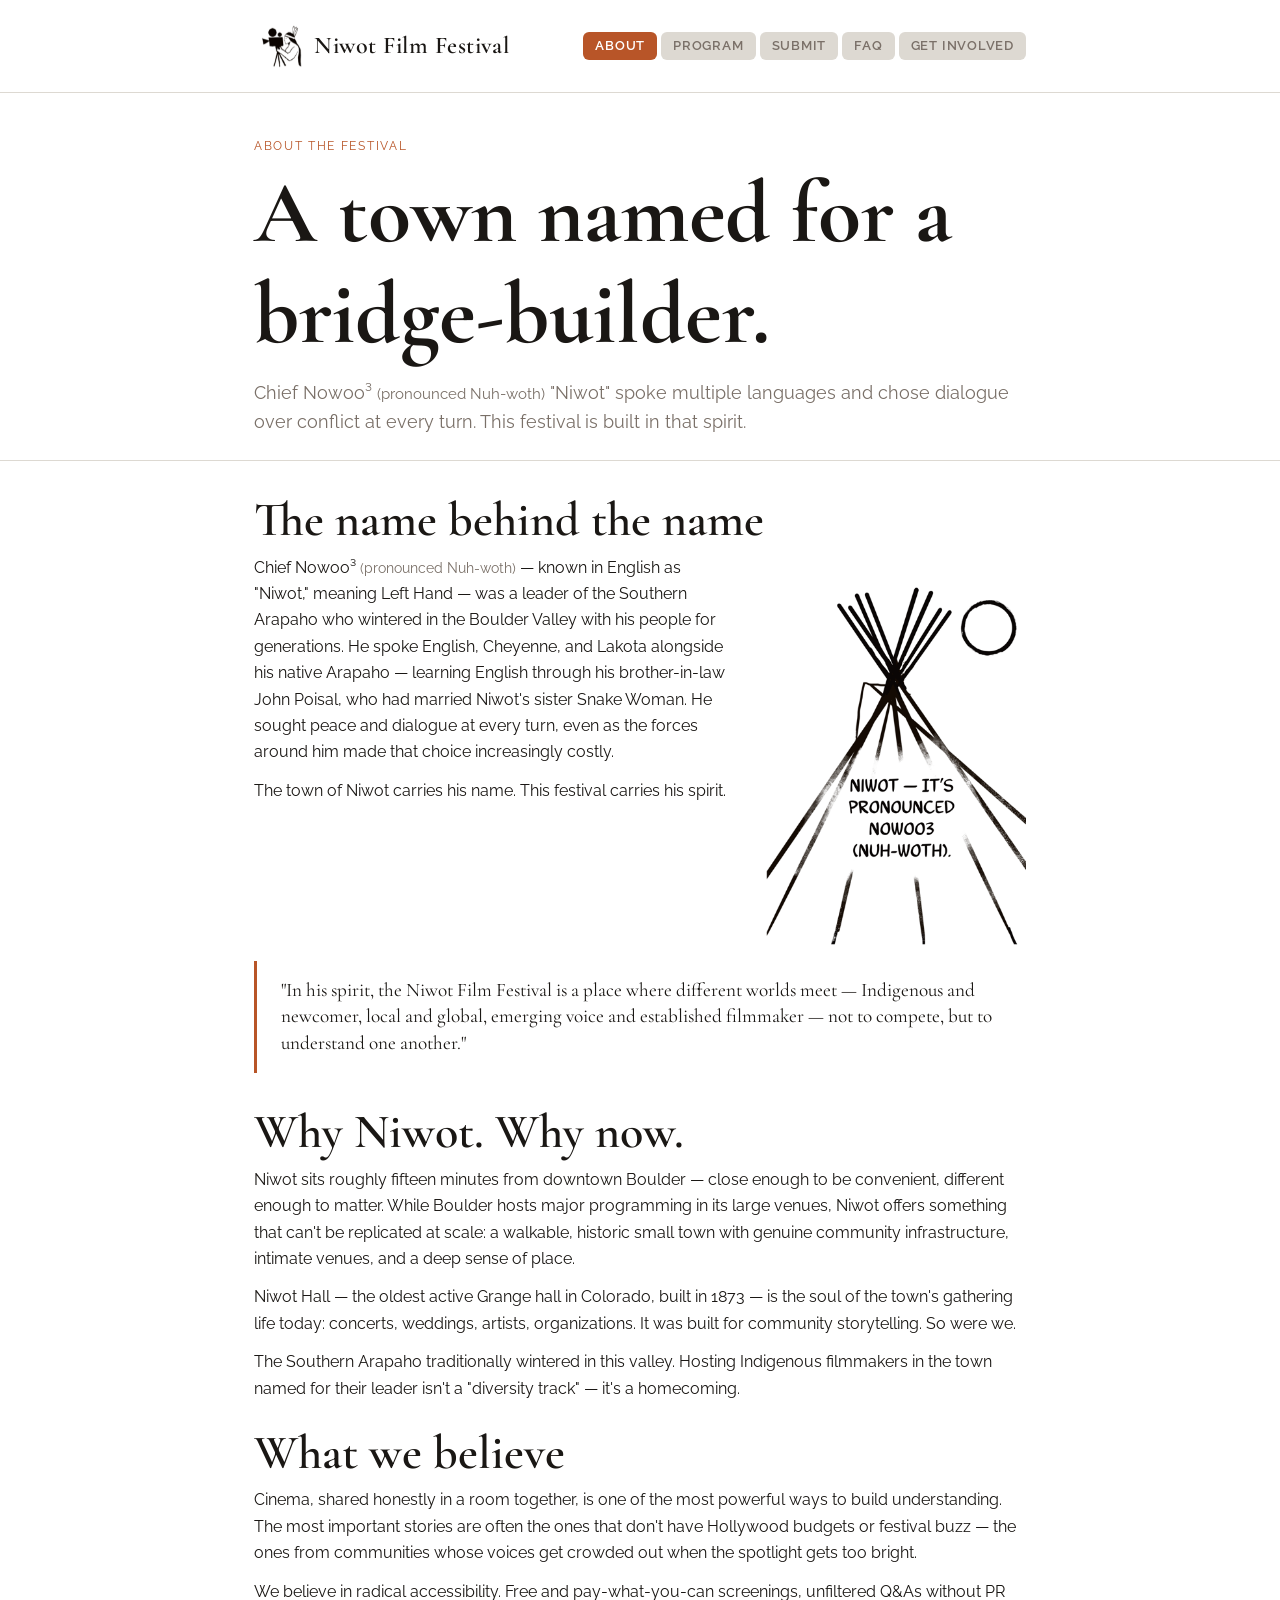
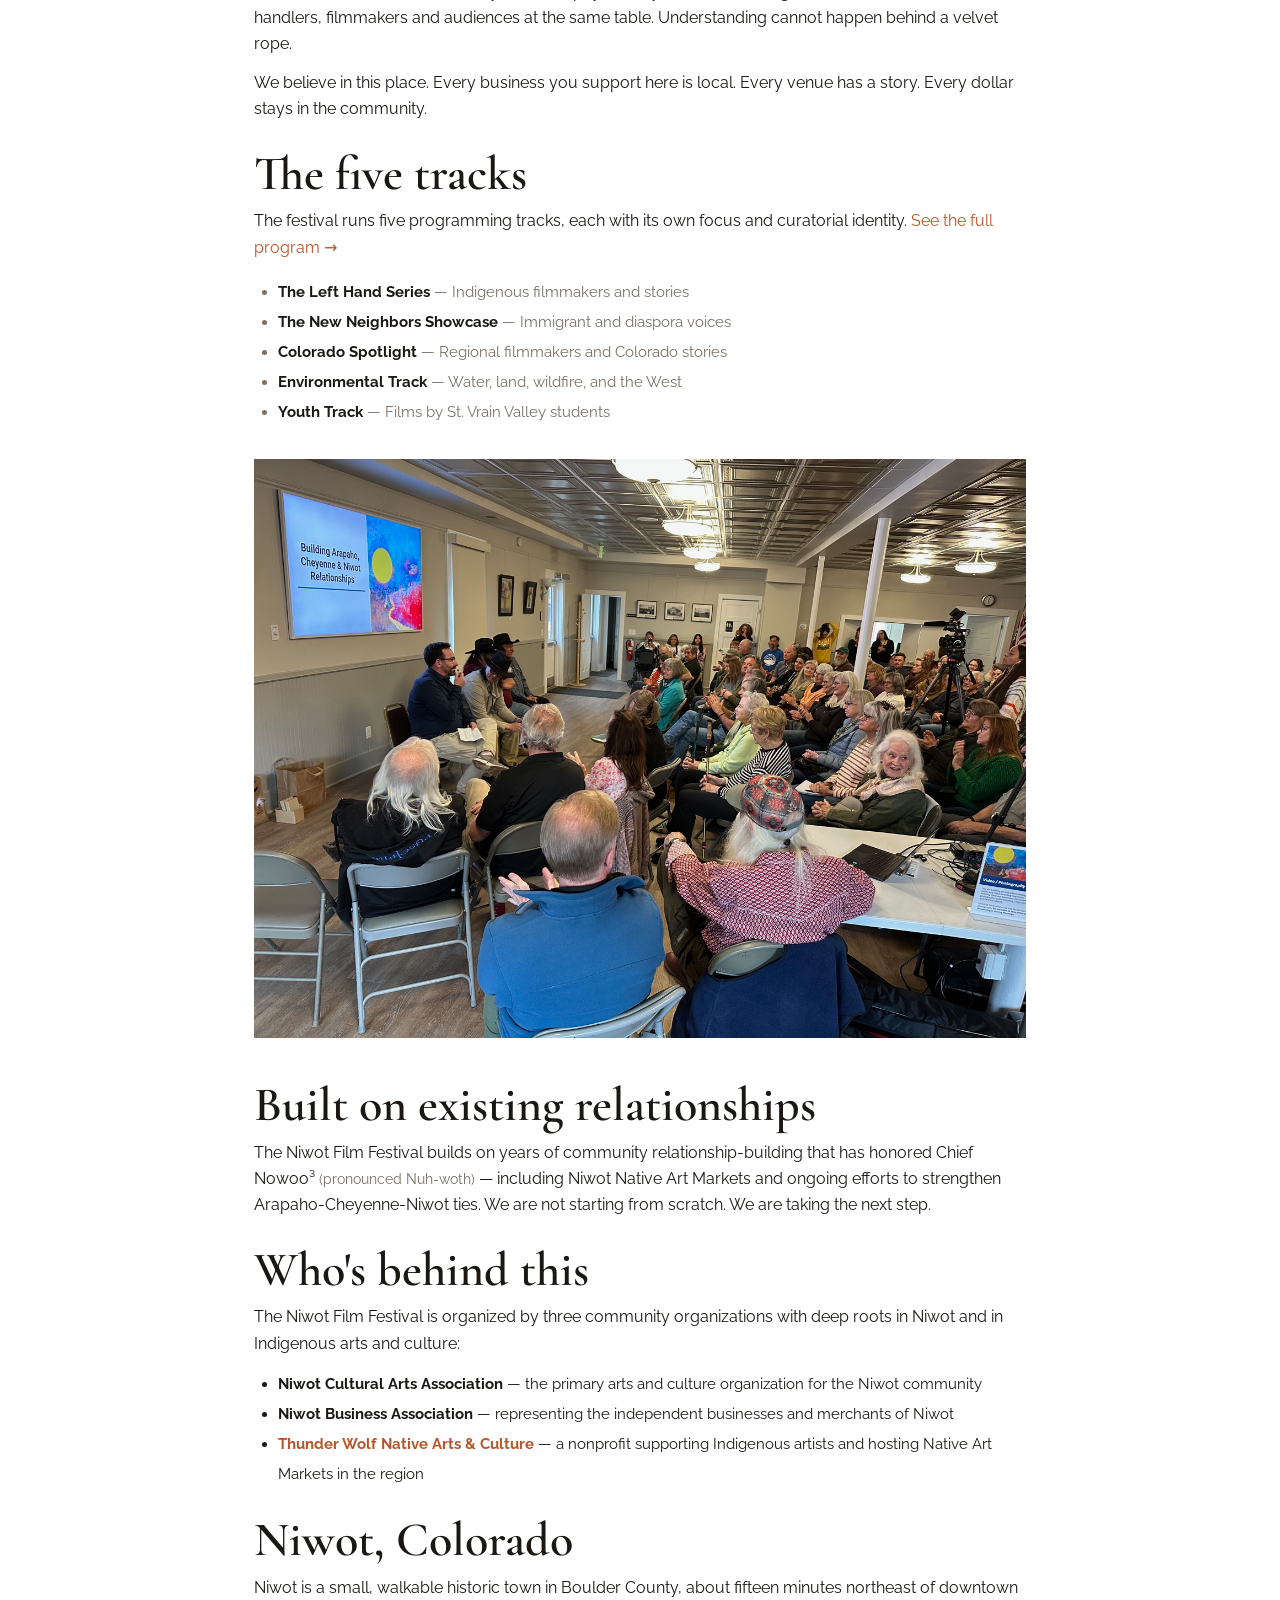
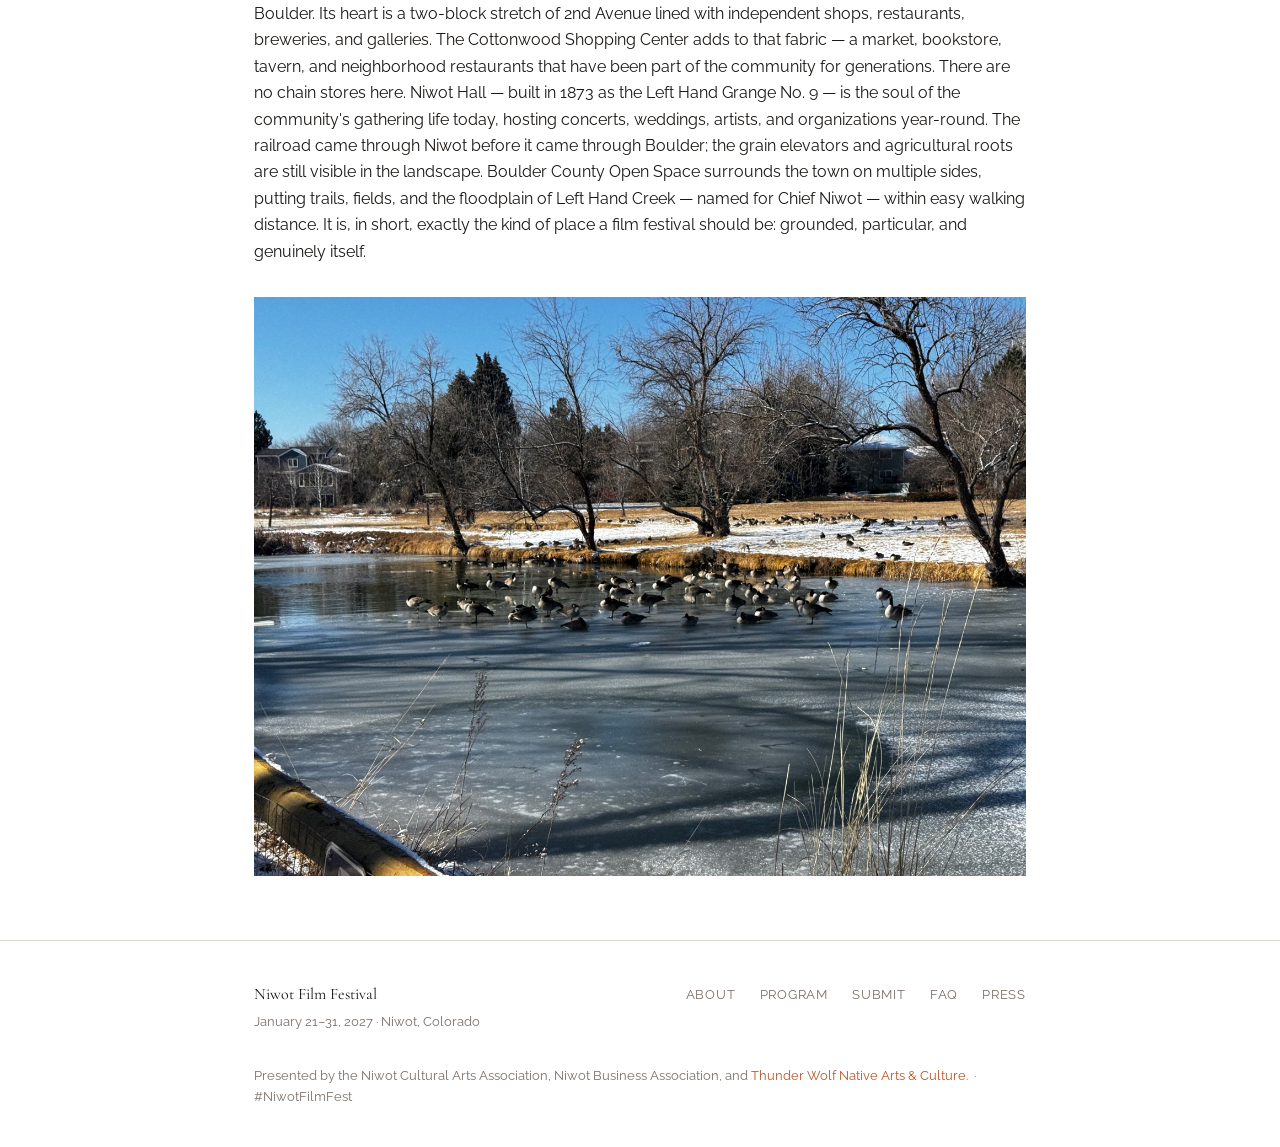
==== commit 81855b23: "Link Thunder Wolf mentions to thunderwolfnative.org Co-Authored-By: Claude Sonnet 4.6 <noreply@anthr" ====
--- a/about.html
+++ b/about.html
@@ -89,7 +89,7 @@
         <ul style="margin: .75rem 0 .75rem 1.5rem; line-height:2; font-size:.9375rem;">
           <li><strong>Niwot Cultural Arts Association</strong> — the primary arts and culture organization for the Niwot community</li>
           <li><strong>Niwot Business Association</strong> — representing the independent businesses and merchants of Niwot</li>
-          <li><strong>Thunder Wolf Native Arts &amp; Culture</strong> — a nonprofit supporting Indigenous artists and hosting Native Art Markets in the region</li>
+          <li><strong><a href="https://www.thunderwolfnative.org">Thunder Wolf Native Arts &amp; Culture</a></strong> — a nonprofit supporting Indigenous artists and hosting Native Art Markets in the region</li>
         </ul>
 
         <h2>Niwot, Colorado</h2>
@@ -117,7 +117,7 @@
       <li><a href="faq.html">FAQ</a></li>
       <li><a href="press.html">Press</a></li>
     </ul>
-    <p class="footer-copy">Presented by the Niwot Cultural Arts Association, Niwot Business Association, and Thunder Wolf Native Arts &amp; Culture. &nbsp;·&nbsp; #NiwotFilmFest</p>
+    <p class="footer-copy">Presented by the Niwot Cultural Arts Association, Niwot Business Association, and <a href="https://www.thunderwolfnative.org">Thunder Wolf Native Arts &amp; Culture</a>. &nbsp;·&nbsp; #NiwotFilmFest</p>
   </div>
 </footer>
 
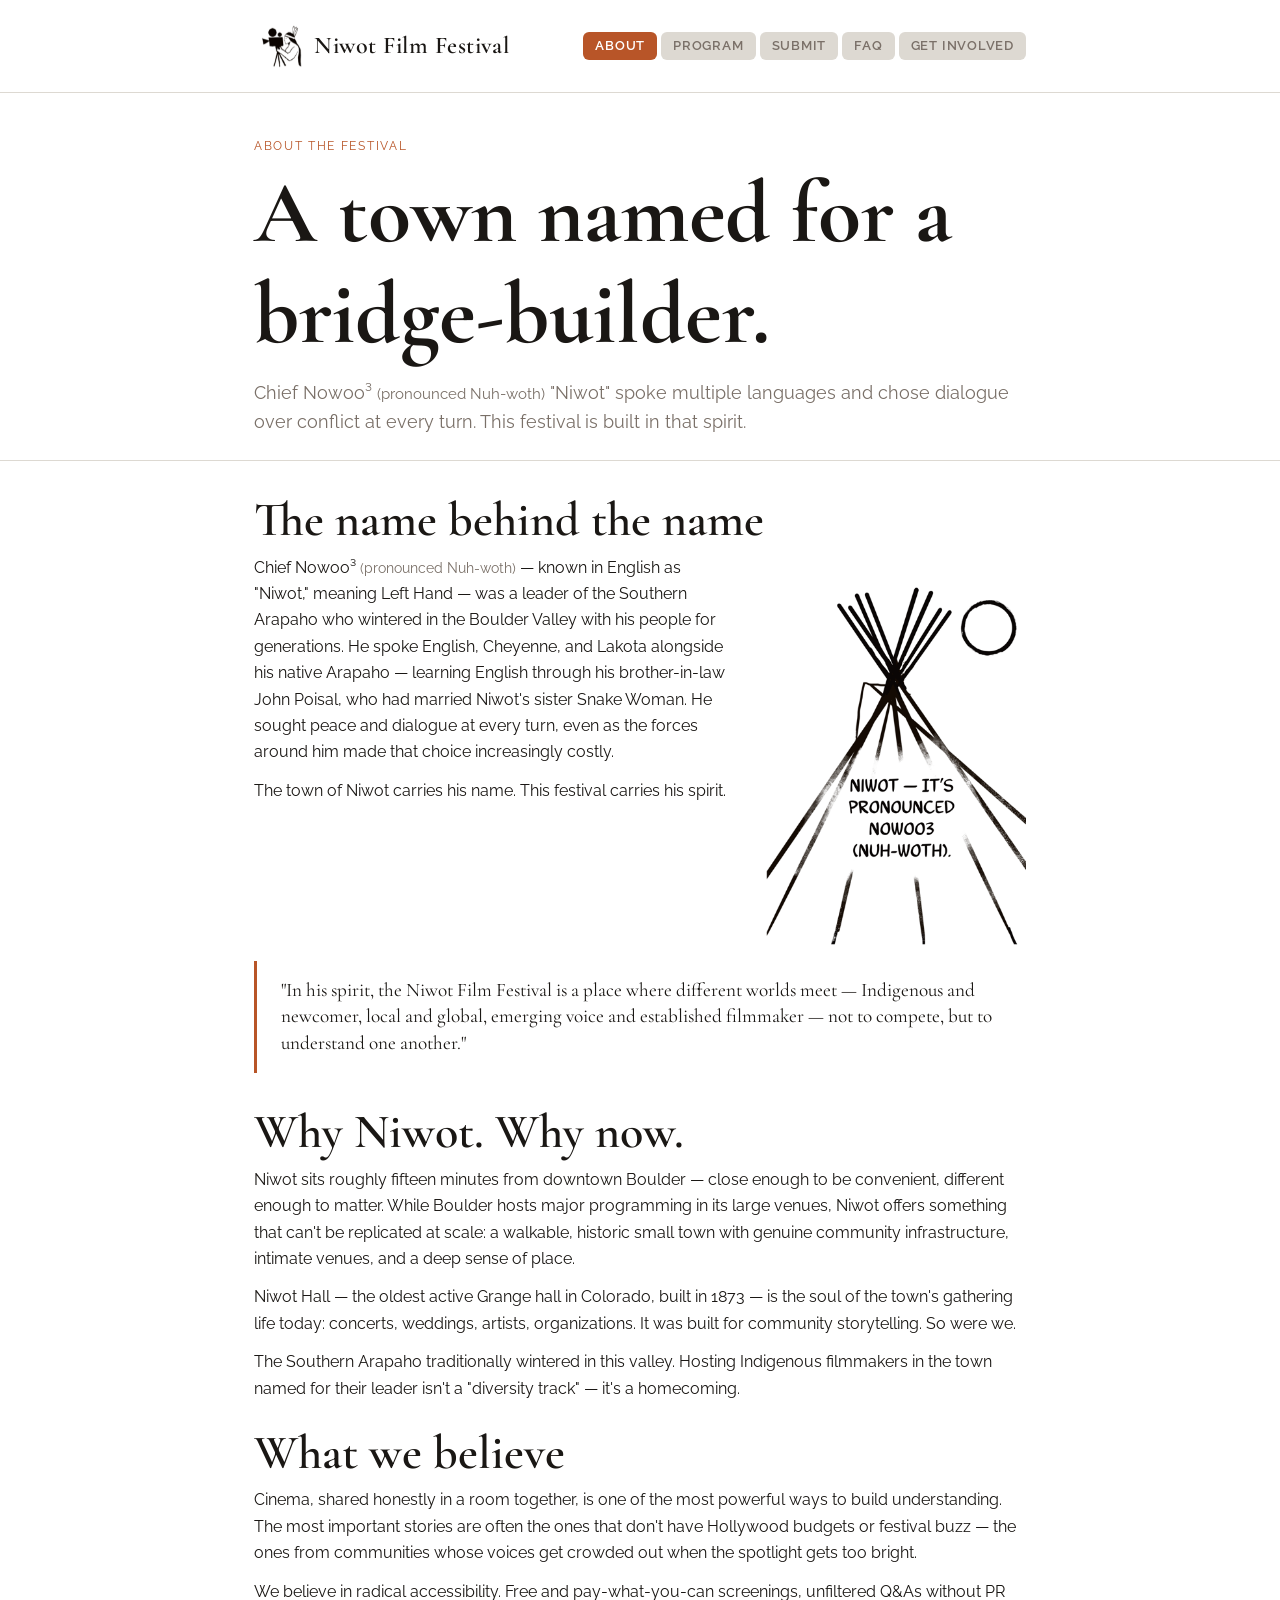
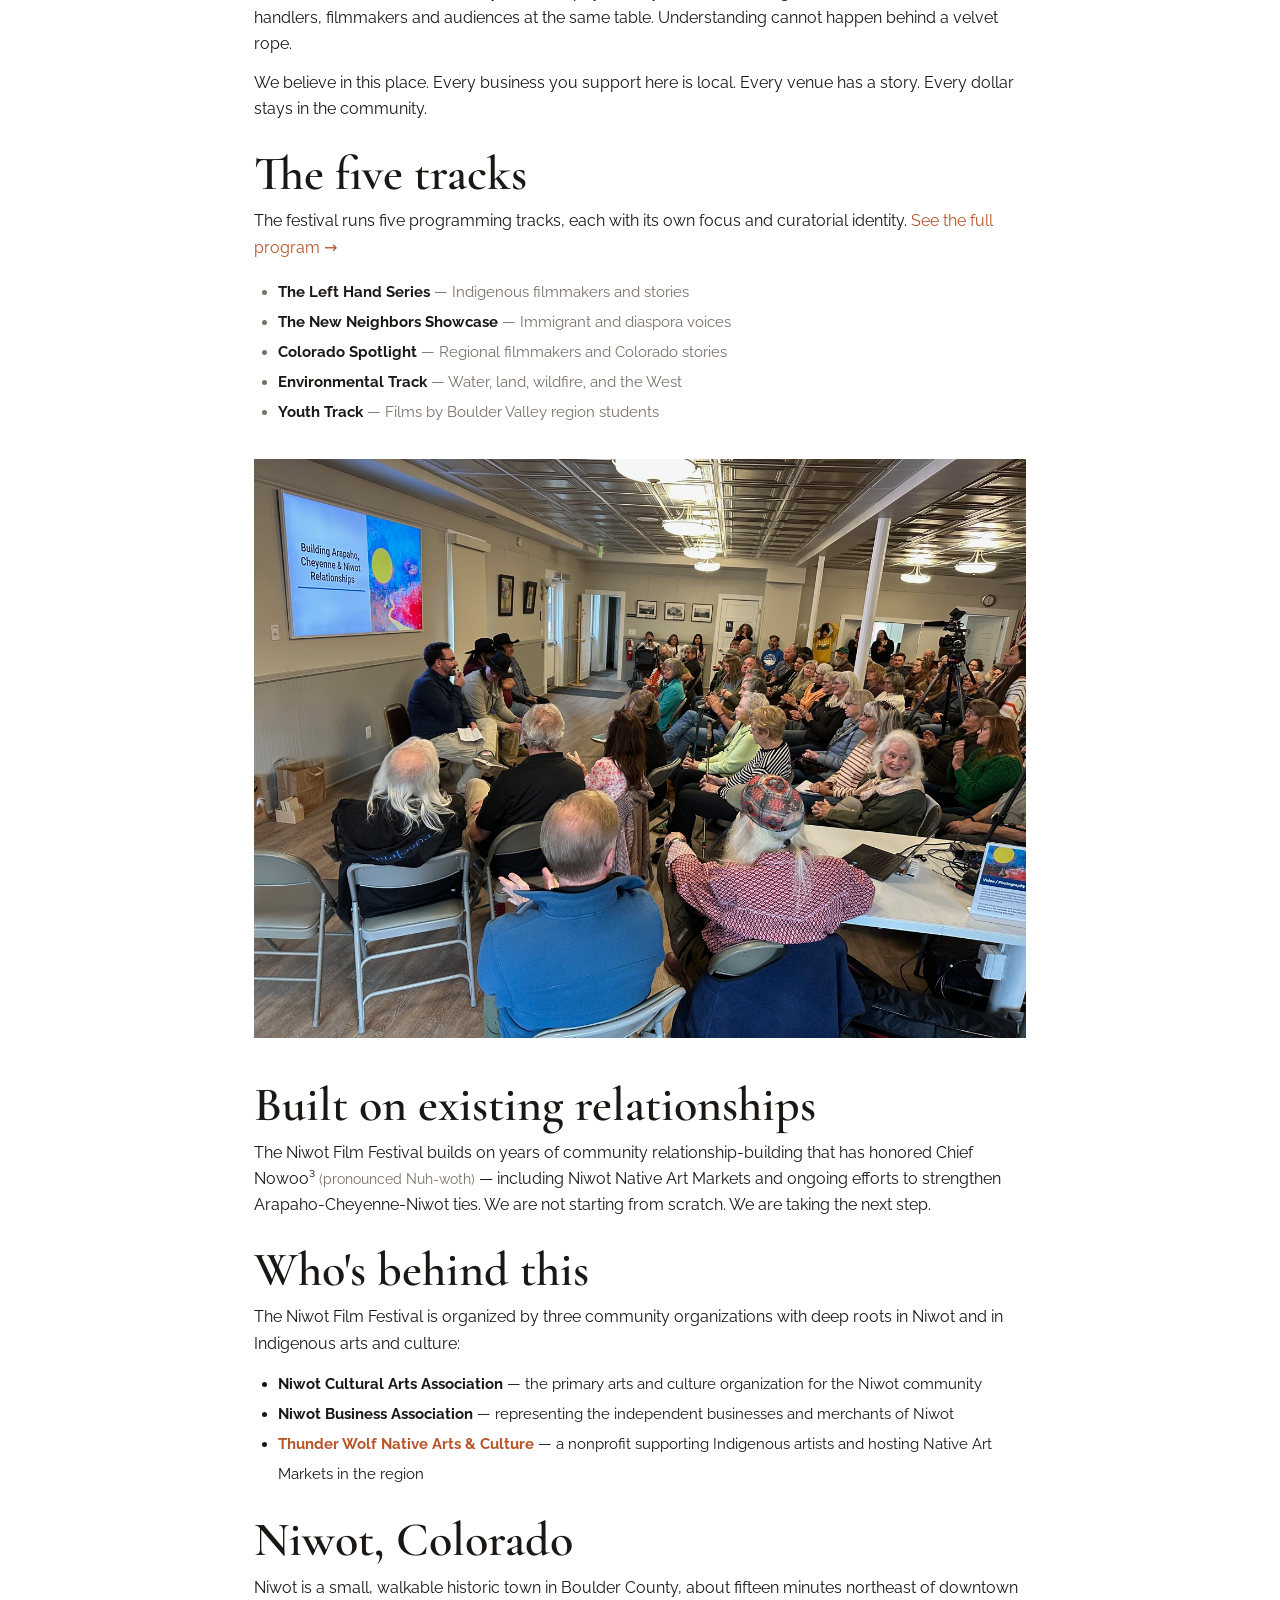
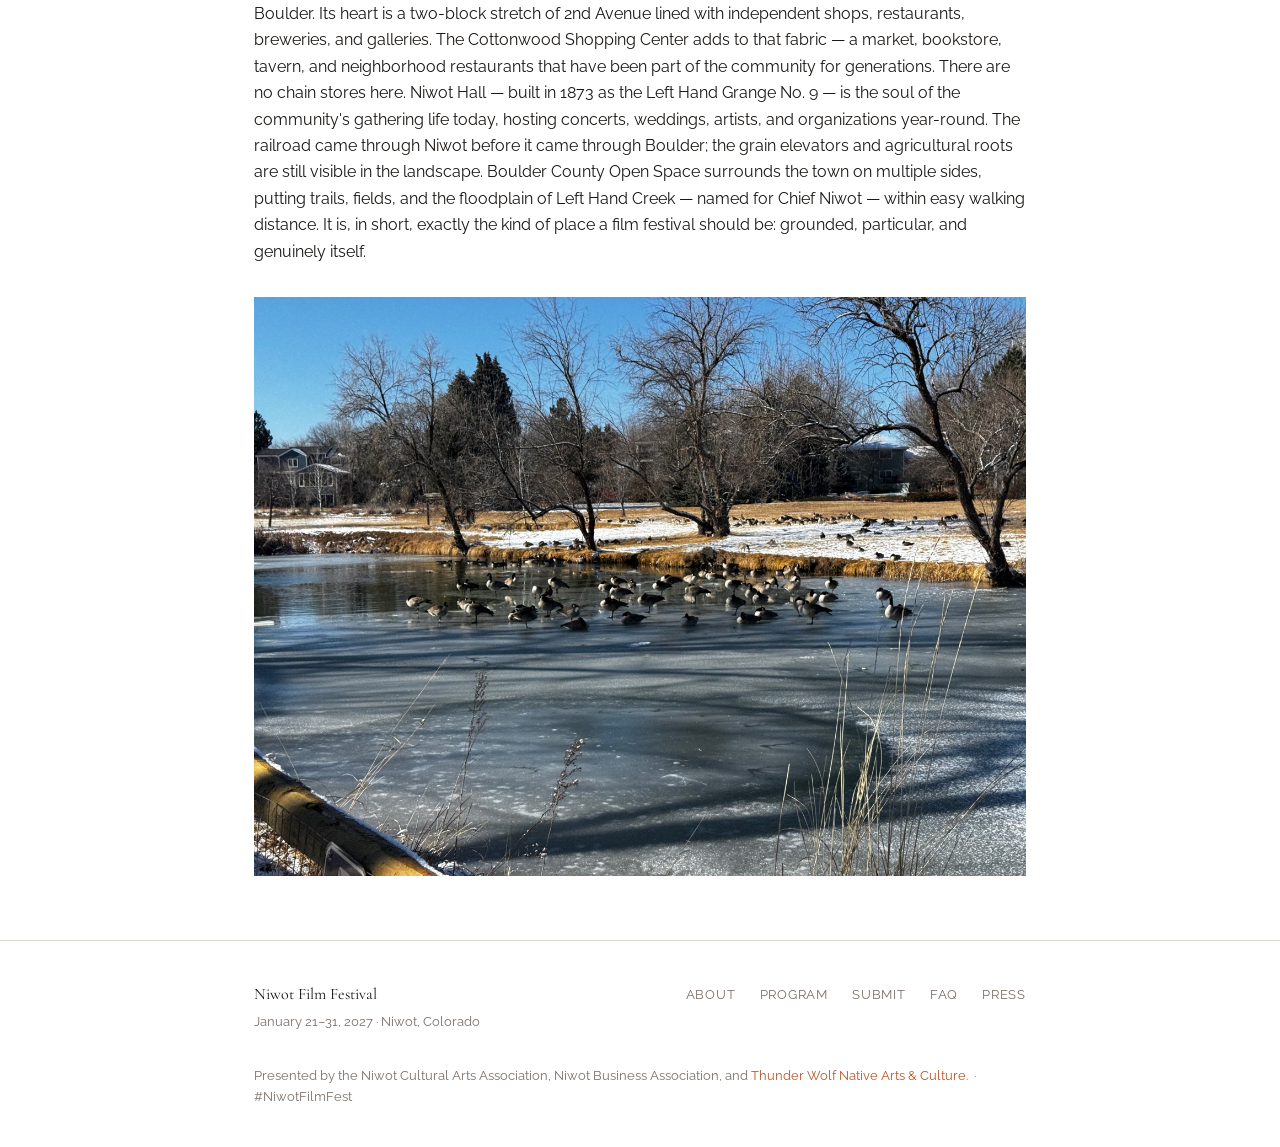
==== commit 10e0b979: "Open Youth Track to full Boulder Valley region Expands eligibility beyond St. Vrain Valley to includ" ====
--- a/about.html
+++ b/about.html
@@ -16,6 +16,14 @@
   <link rel="preconnect" href="https://fonts.gstatic.com" crossorigin>
   <link href="https://fonts.googleapis.com/css2?family=Cormorant+Garamond:ital,wght@0,600;0,700;1,400;1,600&family=Raleway:wght@400;500;600&display=swap" rel="stylesheet">
   <link rel="stylesheet" href="css/style.css">
+  <!-- Google tag (gtag.js) -->
+  <script async src="https://www.googletagmanager.com/gtag/js?id=G-EDT02HQK21"></script>
+  <script>
+    window.dataLayer = window.dataLayer || [];
+    function gtag(){dataLayer.push(arguments);}
+    gtag('js', new Date());
+    gtag('config', 'G-EDT02HQK21');
+  </script>
 </head>
 <body>
 
@@ -73,7 +81,7 @@
           <li><strong style="color:var(--ink)">The New Neighbors Showcase</strong> — Immigrant and diaspora voices</li>
           <li><strong style="color:var(--ink)">Colorado Spotlight</strong> — Regional filmmakers and Colorado stories</li>
           <li><strong style="color:var(--ink)">Environmental Track</strong> — Water, land, wildfire, and the West</li>
-          <li><strong style="color:var(--ink)">Youth Track</strong> — Films by St. Vrain Valley students</li>
+          <li><strong style="color:var(--ink)">Youth Track</strong> — Films by Boulder Valley region students</li>
         </ul>
 
       </div>
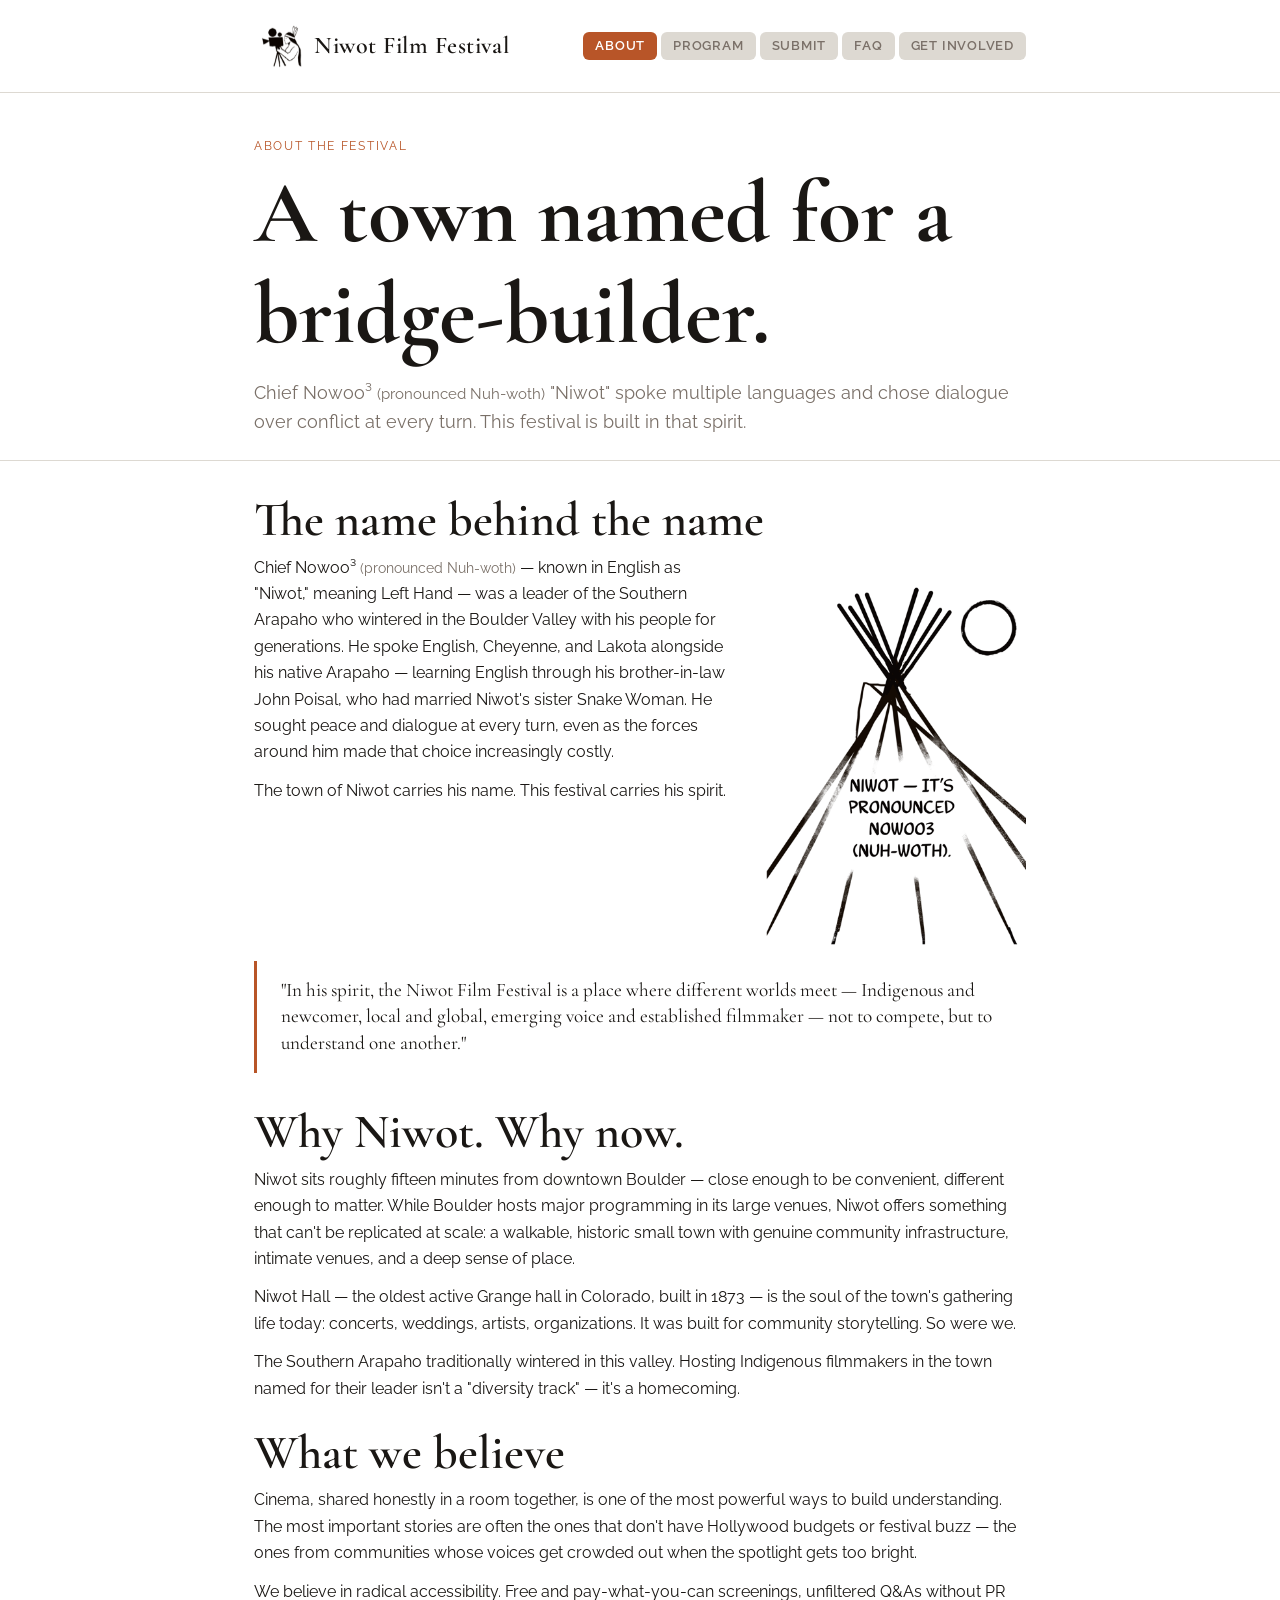
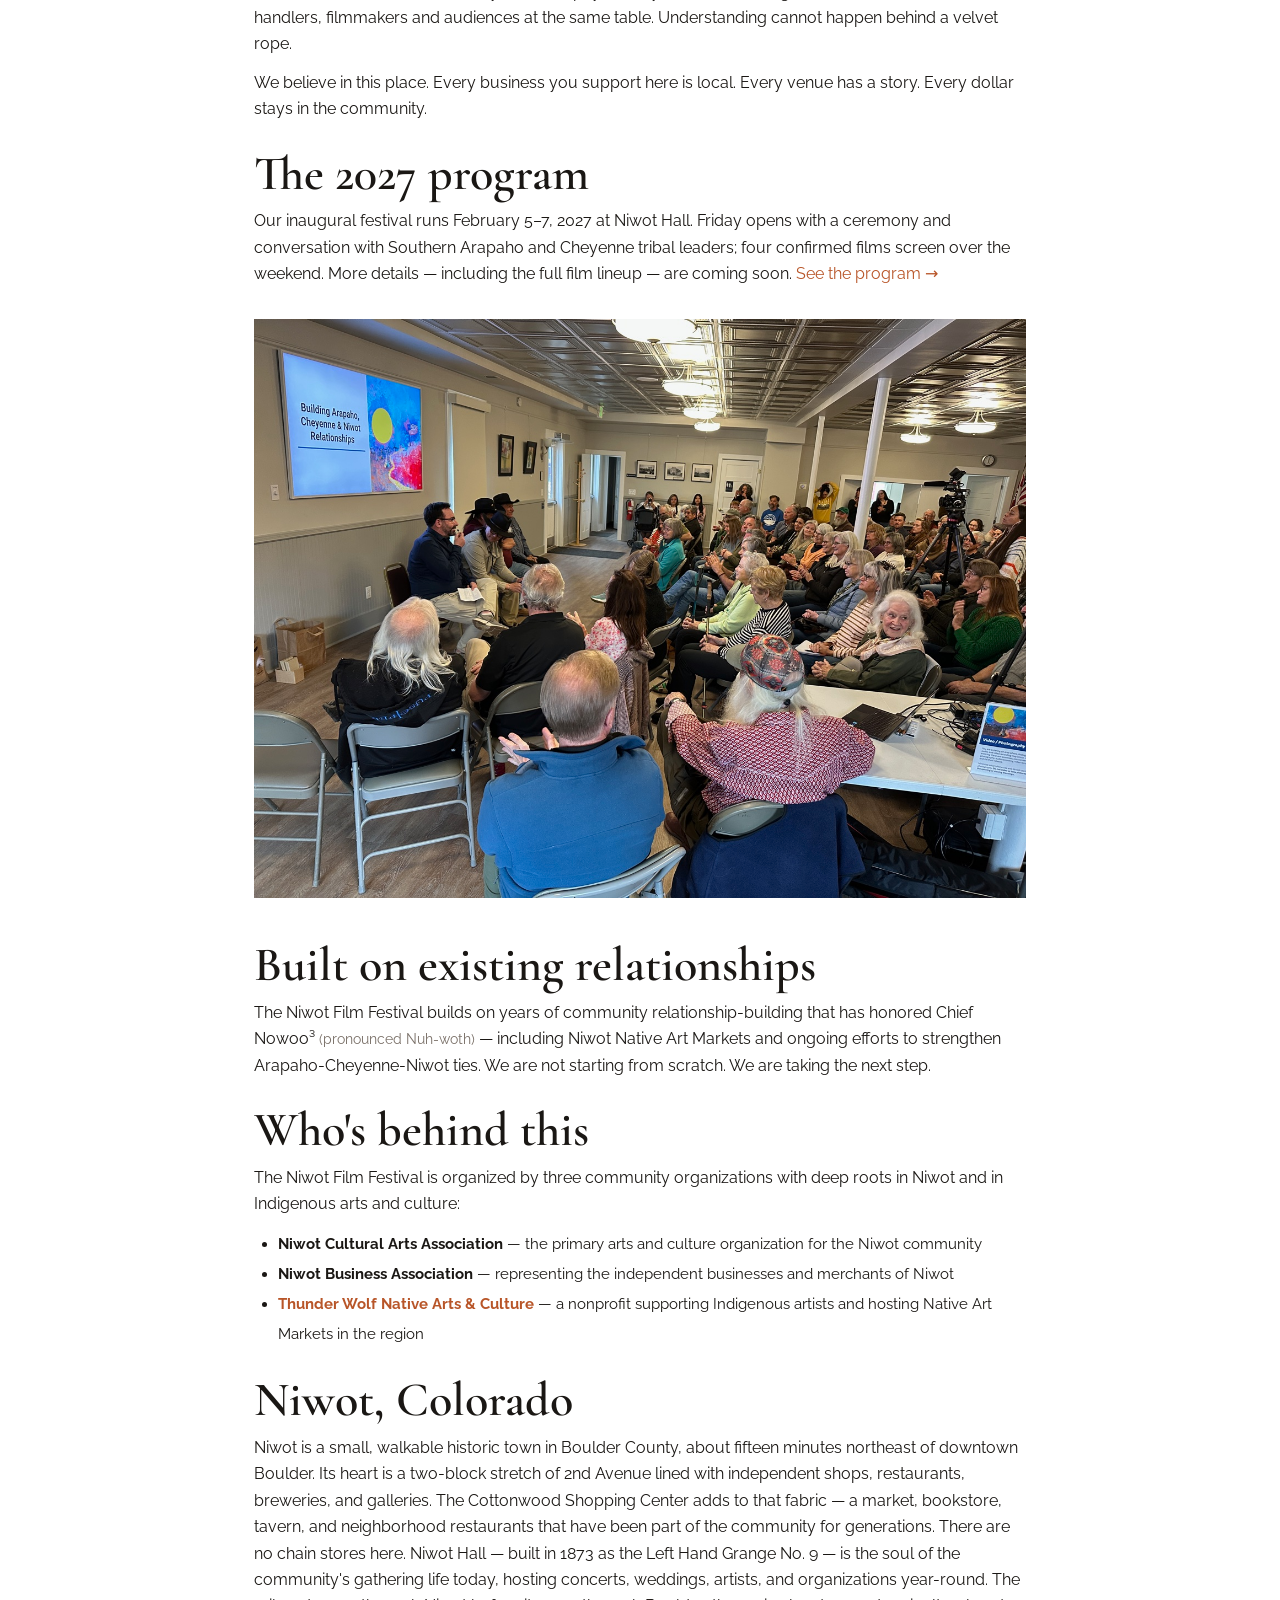
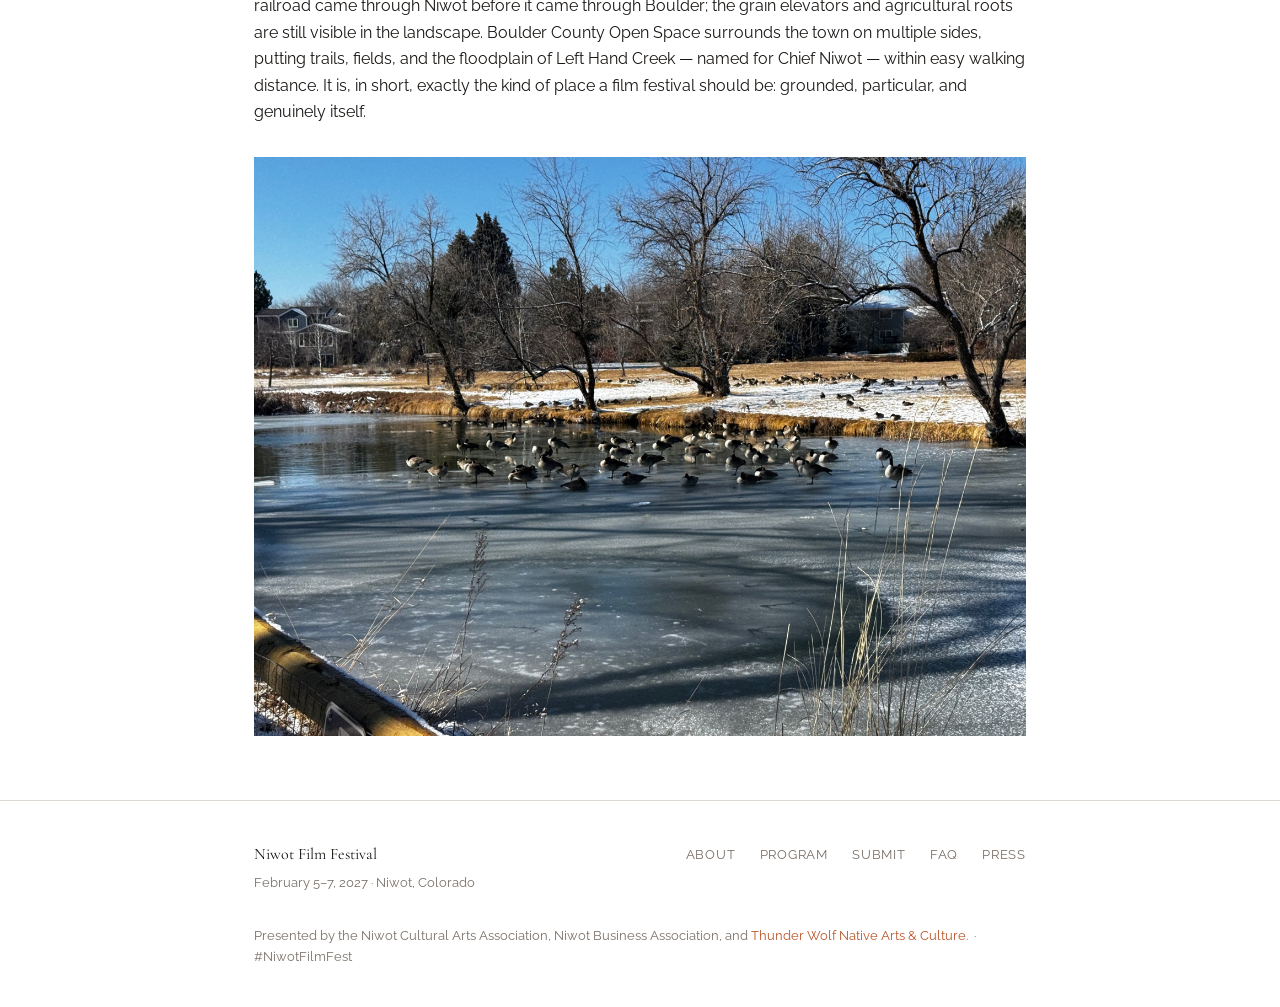
==== commit b6197d57: "Simplify 2027 festival to Feb 5-7 at Niwot Hall Move dates from Jan 21-31 to Feb 5-7, 2027 and drop " ====
--- a/about.html
+++ b/about.html
@@ -74,15 +74,8 @@
         <p>We believe in radical accessibility. Free and pay-what-you-can screenings, unfiltered Q&amp;As without PR handlers, filmmakers and audiences at the same table. Understanding cannot happen behind a velvet rope.</p>
         <p>We believe in this place. Every business you support here is local. Every venue has a story. Every dollar stays in the community.</p>
 
-        <h2>The five tracks</h2>
-        <p>The festival runs five programming tracks, each with its own focus and curatorial identity. <a href="program.html">See the full program →</a></p>
-        <ul style="margin: 1rem 0 1rem 1.5rem; color: var(--muted); font-size:.9375rem; line-height:2;">
-          <li><strong style="color:var(--ink)">The Left Hand Series</strong> — Indigenous filmmakers and stories</li>
-          <li><strong style="color:var(--ink)">The New Neighbors Showcase</strong> — Immigrant and diaspora voices</li>
-          <li><strong style="color:var(--ink)">Colorado Spotlight</strong> — Regional filmmakers and Colorado stories</li>
-          <li><strong style="color:var(--ink)">Environmental Track</strong> — Water, land, wildfire, and the West</li>
-          <li><strong style="color:var(--ink)">Youth Track</strong> — Films by Boulder Valley region students</li>
-        </ul>
+        <h2>The 2027 program</h2>
+        <p>Our inaugural festival runs February 5–7, 2027 at Niwot Hall. Friday opens with a ceremony and conversation with Southern Arapaho and Cheyenne tribal leaders; four confirmed films screen over the weekend. More details — including the full film lineup — are coming soon. <a href="program.html">See the program →</a></p>
 
       </div>
 
@@ -116,7 +109,7 @@
   <div class="wrap">
     <div class="footer-brand">
       Niwot Film Festival
-      <span>January 21–31, 2027 · Niwot, Colorado</span>
+      <span>February 5–7, 2027 · Niwot, Colorado</span>
     </div>
     <ul class="footer-links">
       <li><a href="about.html">About</a></li>
